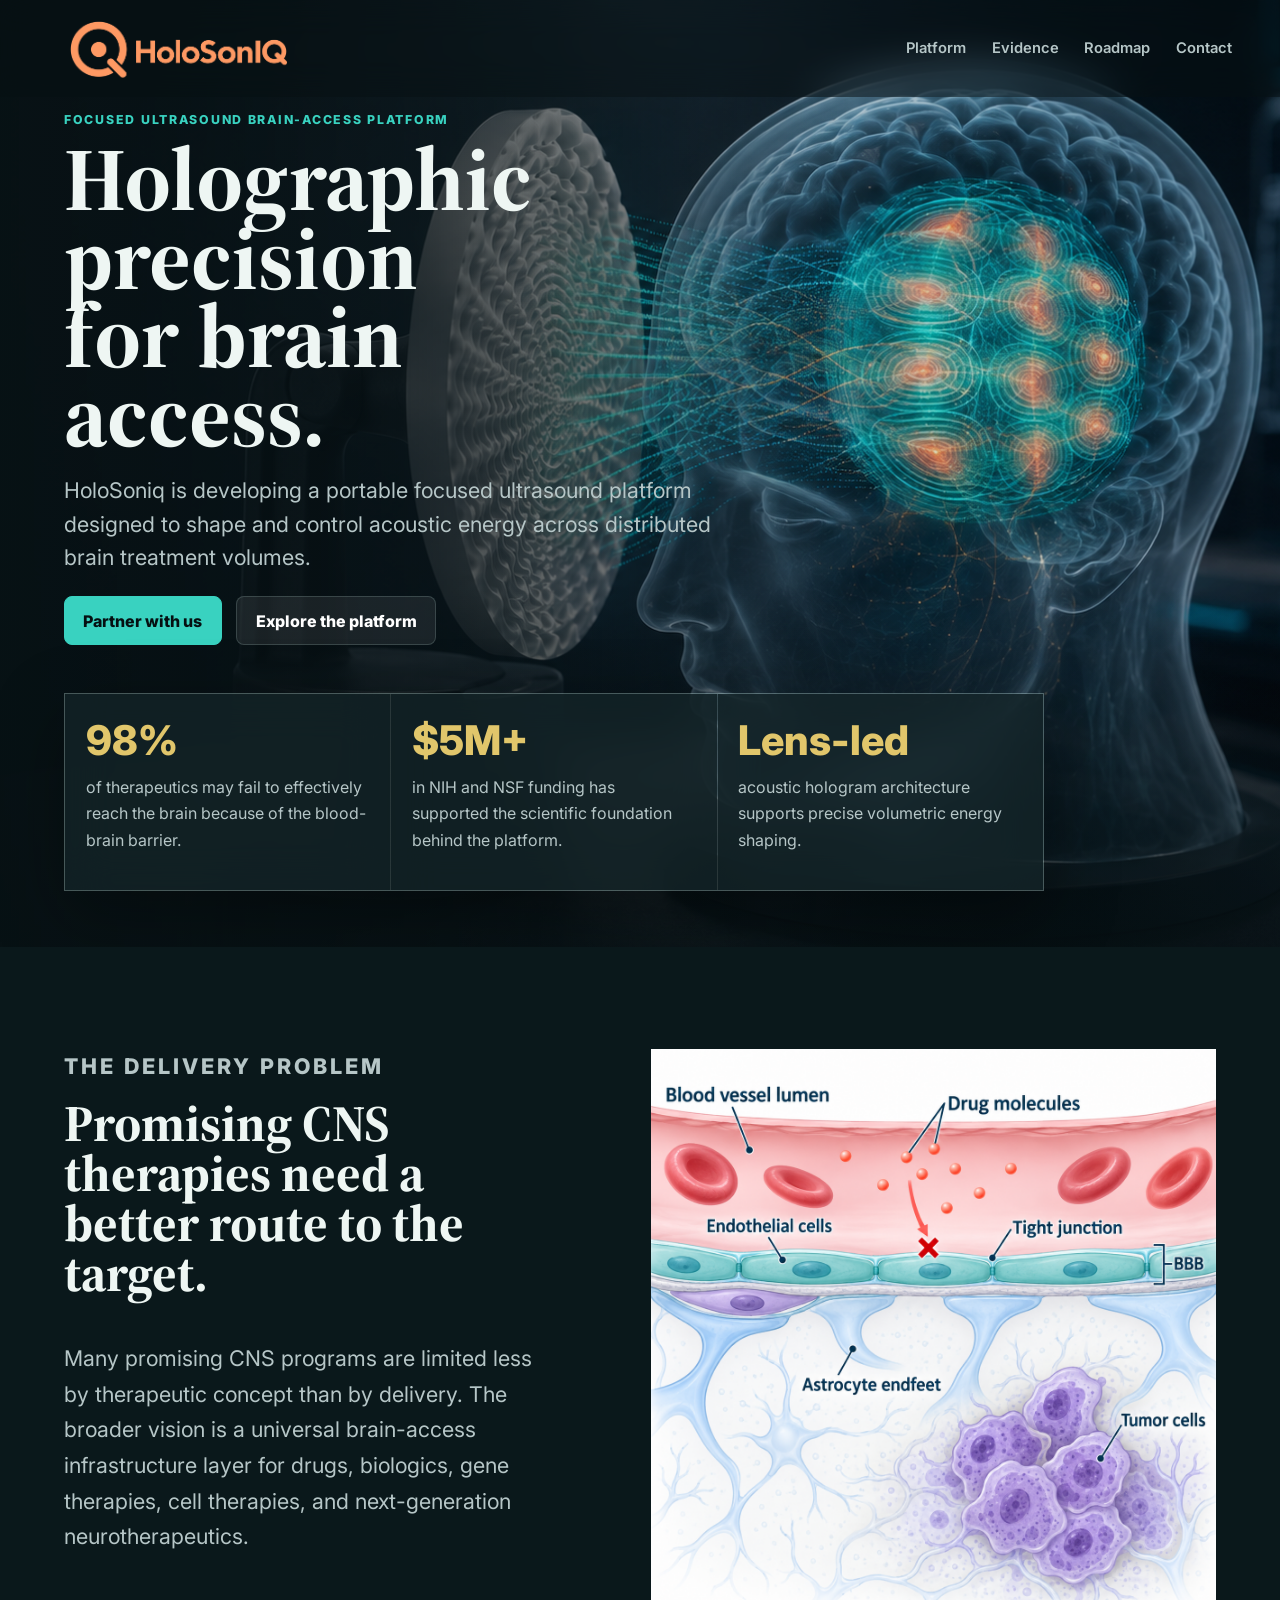
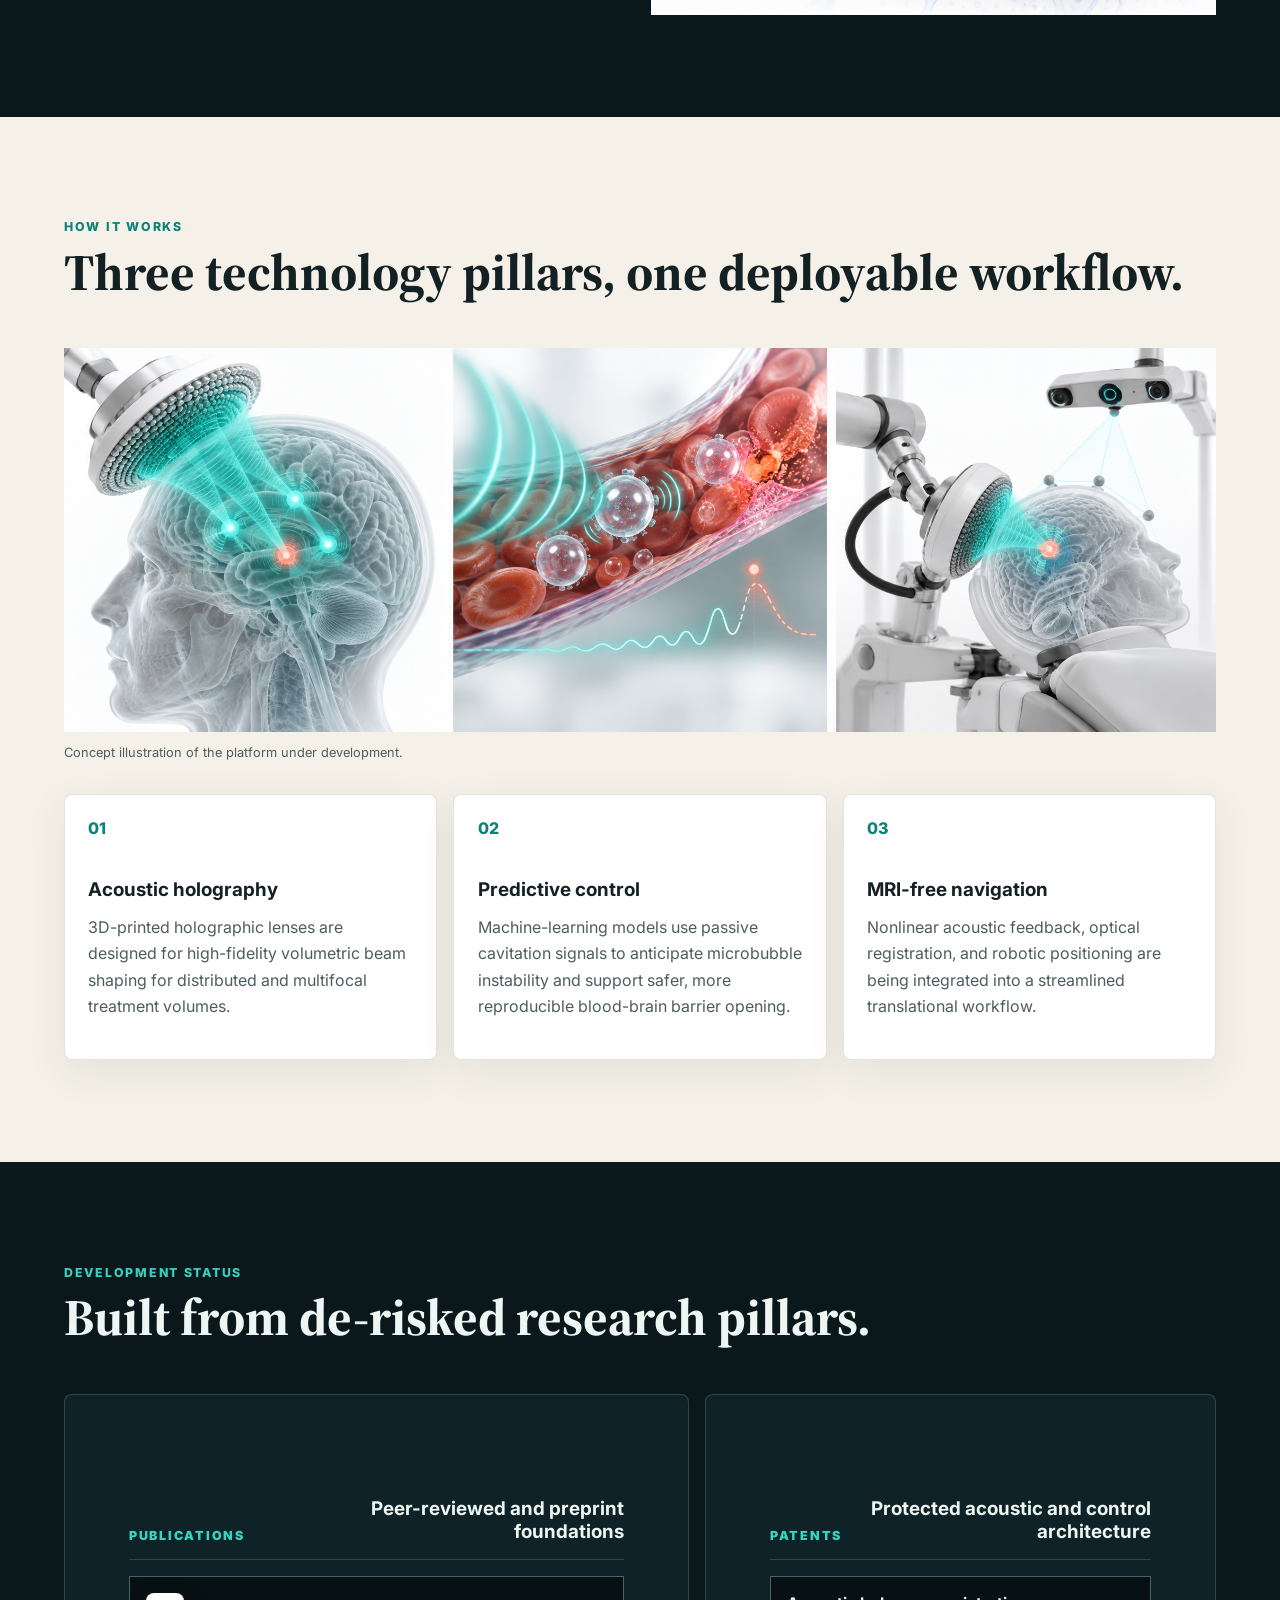
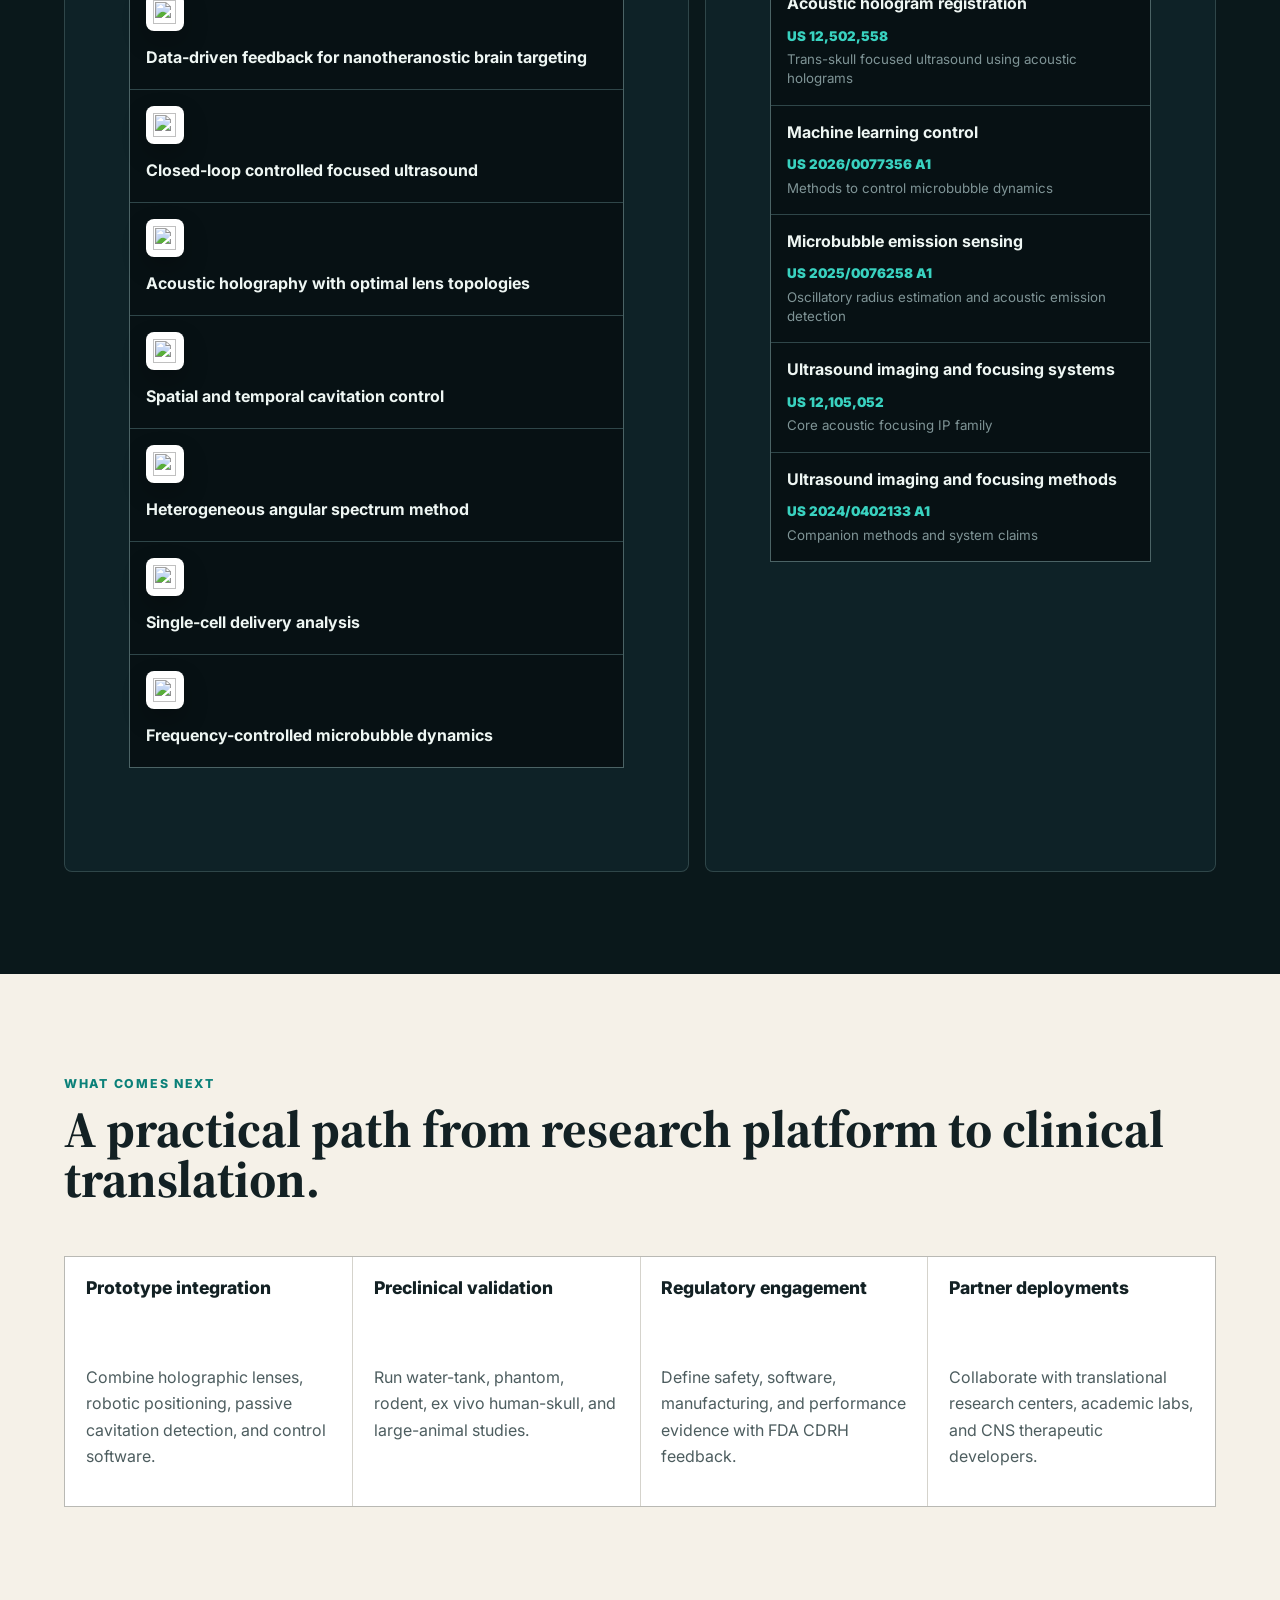
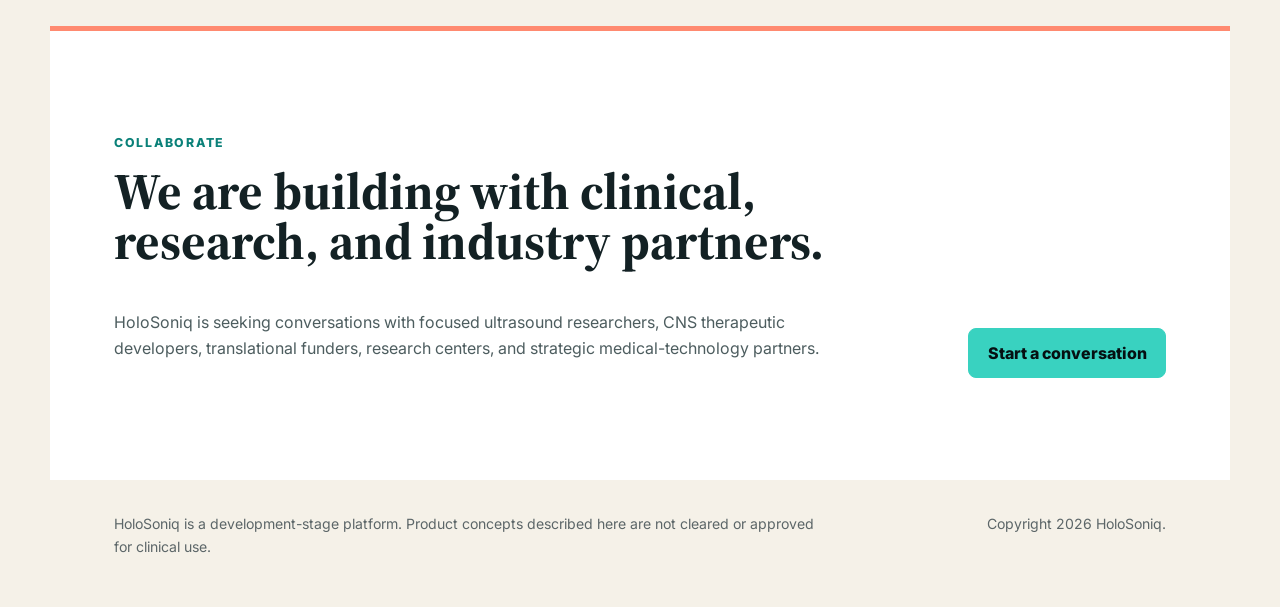
==== index.html @ 23b1448c "Use new HoloSonIQ symbol and wordmark" ====
<!doctype html>
<html lang="en">
  <head>
    <meta charset="utf-8">
    <meta name="viewport" content="width=device-width, initial-scale=1">
    <title>HoloSoniq | Holographic focused ultrasound brain access</title>
    <meta
      name="description"
      content="HoloSoniq is developing a portable focused ultrasound brain-access platform built around acoustic holography, distributed field shaping, and intelligent treatment control."
    >
    <meta name="theme-color" content="#071114">
    <meta property="og:type" content="website">
    <meta property="og:title" content="HoloSoniq | Holographic brain-access technology">
    <meta
      property="og:description"
      content="A development-stage platform combining acoustic holography, distributed field shaping, and AI-guided control for focused ultrasound brain access."
    >
    <meta property="og:image" content="https://holosoniq.com/assets/hero-holographic-fields.png">
    <meta property="og:url" content="https://holosoniq.com/">
    <meta name="twitter:card" content="summary_large_image">
    <meta name="twitter:title" content="HoloSoniq | Holographic brain-access technology">
    <meta
      name="twitter:description"
      content="Portable focused ultrasound technology for precisely shaped, repeatable brain access."
    >
    <meta name="twitter:image" content="https://holosoniq.com/assets/hero-holographic-fields.png">
    <link rel="preconnect" href="https://fonts.googleapis.com">
    <link rel="preconnect" href="https://fonts.gstatic.com" crossorigin>
    <link
      href="https://fonts.googleapis.com/css2?family=Inter:wght@400;500;600;700;800&family=Source+Serif+4:opsz,wght@8..60,650&display=swap"
      rel="stylesheet"
    >
    <link rel="stylesheet" href="styles.css">
  </head>
  <body>
    <header class="site-header" data-header>
      <a class="brand" href="#top" aria-label="HoloSonIQ home">
        <img class="brand-logo" src="assets/holosoniq-logo-iq.png" alt="HoloSonIQ" width="2172" height="724">
      </a>
      <nav aria-label="Primary navigation">
        <a href="#platform">Platform</a>
        <a href="#evidence">Evidence</a>
        <a href="#roadmap">Roadmap</a>
        <a href="#contact">Contact</a>
      </nav>
    </header>

    <main id="top">
      <section class="hero" aria-labelledby="hero-title">
        <img
          class="hero-image"
          src="assets/hero-holographic-fields.png"
          alt="Medical visualization of holographic acoustic fields distributed across a brain treatment volume"
        >
        <div class="hero-shade" aria-hidden="true"></div>
        <div class="hero-content">
          <p class="eyebrow">Focused ultrasound brain-access platform</p>
          <h1 id="hero-title">Holographic precision for brain access.</h1>
          <p class="hero-copy">
            HoloSoniq is developing a portable focused ultrasound platform designed to shape
            and control acoustic energy across distributed brain treatment volumes.
          </p>
          <div class="hero-actions" aria-label="Primary actions">
            <a class="button primary" href="mailto:hello@holosoniq.com?subject=HoloSoniq%20partnership%20inquiry">Partner with us</a>
            <a class="button secondary" href="#platform">Explore the platform</a>
          </div>
        </div>
        <aside class="hero-panel" aria-label="Platform snapshot">
          <div>
            <span class="metric">98%</span>
            <p>of therapeutics may fail to effectively reach the brain because of the blood-brain barrier.</p>
          </div>
          <div>
            <span class="metric">$5M+</span>
            <p>in NIH and NSF funding has supported the scientific foundation behind the platform.</p>
          </div>
          <div>
            <span class="metric">Lens-led</span>
            <p>acoustic hologram architecture supports precise volumetric energy shaping.</p>
          </div>
        </aside>
      </section>

      <section class="intro band">
        <div class="section-grid">
          <div>
            <p class="eyebrow">The delivery problem</p>
            <h2>Promising CNS therapies need a better route to the target.</h2>
            <p>
              Many promising CNS programs are limited less by therapeutic concept than by delivery.
              The broader vision is a universal brain-access infrastructure layer for drugs,
              biologics, gene therapies, cell therapies, and next-generation neurotherapeutics.
            </p>
          </div>
          <figure class="delivery-figure">
            <img src="assets/bbb-annotated-v5.png" width="1254" height="1254" loading="lazy" decoding="async" alt="Annotated illustration of the blood-brain barrier, showing drug molecules in a blood vessel, endothelial tight junctions, astrocyte endfeet, and underlying tissue.">
          </figure>
        </div>
      </section>

      <section id="platform" class="platform">
        <div class="section-heading">
          <p class="eyebrow">How it works</p>
          <h2>Three technology pillars, one deployable workflow.</h2>
        </div>
        <figure class="platform-figure">
          <img src="assets/platform-pillars.png" width="2172" height="724" loading="lazy" decoding="async" alt="Concept illustration of the three platform pillars: acoustic field shaping in the brain, microbubble acoustic feedback, and robotic positioning with optical navigation.">
          <figcaption>Concept illustration of the platform under development.</figcaption>
        </figure>
        <div class="pillar-grid">
          <article class="pillar">
            <span class="pillar-index">01</span>
            <h3>Acoustic holography</h3>
            <p>
              3D-printed holographic lenses are designed for high-fidelity volumetric beam
              shaping for distributed and multifocal treatment volumes.
            </p>
          </article>
          <article class="pillar">
            <span class="pillar-index">02</span>
            <h3>Predictive control</h3>
            <p>
              Machine-learning models use passive cavitation signals to anticipate microbubble
              instability and support safer, more reproducible blood-brain barrier opening.
            </p>
          </article>
          <article class="pillar">
            <span class="pillar-index">03</span>
            <h3>MRI-free navigation</h3>
            <p>
              Nonlinear acoustic feedback, optical registration, and robotic positioning are
              being integrated into a streamlined translational workflow.
            </p>
          </article>
        </div>
      </section>

      <section id="evidence" class="evidence band">
        <div class="section-heading">
          <p class="eyebrow">Development status</p>
          <h2>Built from de-risked research pillars.</h2>
        </div>
        <div class="evidence-columns">
          <section class="evidence-column" aria-labelledby="publications-title">
            <div class="column-heading">
              <span class="column-kicker">Publications</span>
              <h3 id="publications-title">Peer-reviewed and preprint foundations</h3>
            </div>
            <div class="evidence-list">
              <a href="https://scholar.google.com/citations?view_op=view_citation&hl=en&user=C3zCRlkAAAAJ&citation_for_view=C3zCRlkAAAAJ:3fE2CSJIrl8C" target="_blank" rel="noopener">
                <span class="journal-badge">
                  <img src="https://www.google.com/s2/favicons?domain=advanced.onlinelibrary.wiley.com&amp;sz=64" alt="" loading="lazy">
                  <span class="sr-only">Advanced Science</span>
                </span>
                <strong>Data-driven feedback for nanotheranostic brain targeting</strong>
              </a>
              <a href="https://scholar.google.com/citations?view_op=view_citation&hl=en&user=C3zCRlkAAAAJ&citation_for_view=C3zCRlkAAAAJ:IjCSPb-OGe4C" target="_blank" rel="noopener">
                <span class="journal-badge">
                  <img src="https://www.google.com/s2/favicons?domain=science.org&amp;sz=64" alt="" loading="lazy">
                  <span class="sr-only">Science Advances</span>
                </span>
                <strong>Closed-loop controlled focused ultrasound</strong>
              </a>
              <a href="https://scholar.google.com/citations?view_op=view_citation&hl=en&user=us9GO_wAAAAJ&citation_for_view=us9GO_wAAAAJ:Tyk-4Ss8FVUC" target="_blank" rel="noopener">
                <span class="journal-badge">
                  <img src="https://www.google.com/s2/favicons?domain=arxiv.org&amp;sz=64" alt="" loading="lazy">
                  <span class="sr-only">arXiv</span>
                </span>
                <strong>Acoustic holography with optimal lens topologies</strong>
              </a>
              <a href="https://scholar.google.com/citations?view_op=view_citation&hl=en&user=hMQQgscAAAAJ&citation_for_view=hMQQgscAAAAJ:Tyk-4Ss8FVUC" target="_blank" rel="noopener">
                <span class="journal-badge">
                  <img src="https://www.google.com/s2/favicons?domain=ieeexplore.ieee.org&amp;sz=64" alt="" loading="lazy">
                  <span class="sr-only">IEEE TBME</span>
                </span>
                <strong>Spatial and temporal cavitation control</strong>
              </a>
              <a href="https://scholar.google.com/citations?view_op=view_citation&hl=en&user=hMQQgscAAAAJ&citation_for_view=hMQQgscAAAAJ:YsMSGLbcyi4C" target="_blank" rel="noopener">
                <span class="journal-badge">
                  <img src="https://www.google.com/s2/favicons?domain=ieeexplore.ieee.org&amp;sz=64" alt="" loading="lazy">
                  <span class="sr-only">IEEE TMI</span>
                </span>
                <strong>Heterogeneous angular spectrum method</strong>
              </a>
              <a href="https://scholar.google.com/citations?view_op=view_citation&hl=en&user=C3zCRlkAAAAJ&citation_for_view=C3zCRlkAAAAJ:M3ejUd6NZC8C" target="_blank" rel="noopener">
                <span class="journal-badge">
                  <img src="https://www.google.com/s2/favicons?domain=science.org&amp;sz=64" alt="" loading="lazy">
                  <span class="sr-only">Science Advances</span>
                </span>
                <strong>Single-cell delivery analysis</strong>
              </a>
              <a href="https://scholar.google.com/citations?view_op=view_citation&hl=en&user=C3zCRlkAAAAJ&citation_for_view=C3zCRlkAAAAJ:eQOLeE2rZwMC" target="_blank" rel="noopener">
                <span class="journal-badge">
                  <img src="https://www.google.com/s2/favicons?domain=nature.com&amp;sz=64" alt="" loading="lazy">
                  <span class="sr-only">Nature Communications</span>
                </span>
                <strong>Frequency-controlled microbubble dynamics</strong>
              </a>
            </div>
          </section>

          <section class="evidence-column" aria-labelledby="patents-title">
            <div class="column-heading">
              <span class="column-kicker">Patents</span>
              <h3 id="patents-title">Protected acoustic and control architecture</h3>
            </div>
            <div class="evidence-list patent-list">
              <a href="https://patents.google.com/patent/US20240342511A1/en" target="_blank" rel="noopener">
                <strong>Acoustic hologram registration</strong>
                <small><span class="patent-number">US 12,502,558</span> Trans-skull focused ultrasound using acoustic holograms</small>
              </a>
              <a href="https://scholar.google.com/citations?view_op=view_citation&hl=en&user=C3zCRlkAAAAJ&citation_for_view=C3zCRlkAAAAJ:KlAtU1dfN6UC" target="_blank" rel="noopener">
                <strong>Machine learning control</strong>
                <small><span class="patent-number">US 2026/0077356 A1</span> Methods to control microbubble dynamics</small>
              </a>
              <a href="https://scholar.google.com/citations?view_op=view_citation&hl=en&user=C3zCRlkAAAAJ&citation_for_view=C3zCRlkAAAAJ:LkGwnXOMwfcC" target="_blank" rel="noopener">
                <strong>Microbubble emission sensing</strong>
                <small><span class="patent-number">US 2025/0076258 A1</span> Oscillatory radius estimation and acoustic emission detection</small>
              </a>
              <a href="https://scholar.google.com/citations?view_op=view_citation&hl=en&user=hMQQgscAAAAJ&cstart=20&pagesize=80&citation_for_view=hMQQgscAAAAJ:L8Ckcad2t8MC" target="_blank" rel="noopener">
                <strong>Ultrasound imaging and focusing systems</strong>
                <small><span class="patent-number">US 12,105,052</span> Core acoustic focusing IP family</small>
              </a>
              <a href="https://scholar.google.com/citations?view_op=view_citation&hl=en&user=hMQQgscAAAAJ&cstart=20&pagesize=80&citation_for_view=hMQQgscAAAAJ:0EnyYjriUFMC" target="_blank" rel="noopener">
                <strong>Ultrasound imaging and focusing methods</strong>
                <small><span class="patent-number">US 2024/0402133 A1</span> Companion methods and system claims</small>
              </a>
            </div>
          </section>
        </div>
      </section>

      <section id="roadmap" class="roadmap">
        <div class="section-heading">
          <p class="eyebrow">What comes next</p>
          <h2>A practical path from research platform to clinical translation.</h2>
        </div>
        <ol class="timeline">
          <li>
            <span>Prototype integration</span>
            <p>Combine holographic lenses, robotic positioning, passive cavitation detection, and control software.</p>
          </li>
          <li>
            <span>Preclinical validation</span>
            <p>Run water-tank, phantom, rodent, ex vivo human-skull, and large-animal studies.</p>
          </li>
          <li>
            <span>Regulatory engagement</span>
            <p>Define safety, software, manufacturing, and performance evidence with FDA CDRH feedback.</p>
          </li>
          <li>
            <span>Partner deployments</span>
            <p>Collaborate with translational research centers, academic labs, and CNS therapeutic developers.</p>
          </li>
        </ol>
      </section>

      <section id="contact" class="contact">
        <div>
          <p class="eyebrow">Collaborate</p>
          <h2>We are building with clinical, research, and industry partners.</h2>
          <p>
            HoloSoniq is seeking conversations with focused ultrasound researchers, CNS
            therapeutic developers, translational funders, research centers, and strategic
            medical-technology partners.
          </p>
        </div>
        <a class="button primary" href="mailto:hello@holosoniq.com?subject=HoloSoniq%20collaboration">Start a conversation</a>
      </section>
    </main>

    <footer>
      <p>HoloSoniq is a development-stage platform. Product concepts described here are not cleared or approved for clinical use.</p>
      <p>Copyright <span data-year></span> HoloSoniq.</p>
    </footer>

    <script src="script.js"></script>
  </body>
</html>
---- styles.css ----
:root {
  color-scheme: dark;
  --ink: #eef6f3;
  --muted: #b6c6c7;
  --quiet: #7f9496;
  --bg: #071114;
  --panel: rgba(8, 23, 27, 0.72);
  --panel-strong: #0e2227;
  --line: rgba(197, 230, 226, 0.18);
  --teal: #39d2c0;
  --cyan: #7bdff2;
  --coral: #ff8a70;
  --gold: #e1c66b;
  --white: #ffffff;
  --radius: 8px;
  --max: 1180px;
  --shadow: 0 24px 70px rgba(0, 0, 0, 0.34);
  font-family: Inter, system-ui, -apple-system, BlinkMacSystemFont, "Segoe UI", sans-serif;
}

* {
  box-sizing: border-box;
}

html {
  scroll-behavior: smooth;
}

body {
  margin: 0;
  background:
    radial-gradient(circle at 18% 18%, rgba(57, 210, 192, 0.13), transparent 28rem),
    linear-gradient(180deg, #071114 0%, #0a181b 43%, #f5f1e8 43%, #f5f1e8 100%);
  color: var(--ink);
}

a {
  color: inherit;
  text-decoration: none;
}

.site-header {
  position: fixed;
  inset: 0 0 auto;
  z-index: 10;
  display: flex;
  align-items: center;
  justify-content: space-between;
  gap: 1rem;
  padding: 1rem clamp(1rem, 4vw, 3rem);
  background: rgba(7, 17, 20, 0.44);
  border-bottom: 1px solid transparent;
  backdrop-filter: blur(18px);
  transition: background 180ms ease, border-color 180ms ease;
}

.site-header.is-scrolled {
  background: rgba(7, 17, 20, 0.86);
  border-color: var(--line);
}

.brand {
  display: inline-flex;
  align-items: center;
  width: 260px;
  height: 64px;
  overflow: hidden;
  max-width: 100%;
  flex-shrink: 0;
}

.brand-logo {
  display: block;
  width: 100%;
  height: auto;
  filter: brightness(0) saturate(100%) invert(72%) sepia(32%) saturate(1139%) hue-rotate(319deg) brightness(103%) contrast(101%);
}

nav {
  display: flex;
  gap: clamp(0.7rem, 2vw, 1.8rem);
  color: var(--muted);
  font-size: 0.92rem;
  font-weight: 600;
}

nav a:hover,
nav a:focus-visible {
  color: var(--white);
}

.hero {
  position: relative;
  min-height: 92svh;
  overflow: hidden;
  display: grid;
  align-items: end;
  padding: 7rem clamp(1.1rem, 5vw, 4rem) 3.5rem;
}

.hero-image,
.hero-shade {
  position: absolute;
  inset: 0;
  width: 100%;
  height: 100%;
}

.hero-image {
  object-fit: cover;
  object-position: 62% center;
}

.hero-shade {
  background:
    linear-gradient(90deg, rgba(7, 17, 20, 0.96) 0%, rgba(7, 17, 20, 0.74) 33%, rgba(7, 17, 20, 0.14) 68%),
    linear-gradient(0deg, rgba(7, 17, 20, 0.82) 0%, transparent 38%);
}

.hero-content {
  position: relative;
  z-index: 1;
  max-width: 760px;
}

.eyebrow {
  margin: 0 0 0.8rem;
  color: var(--teal);
  font-size: 0.77rem;
  font-weight: 800;
  letter-spacing: 0.14em;
  text-transform: uppercase;
}

h1,
h2,
h3,
p {
  margin-top: 0;
}

h1,
h2 {
  font-family: "Source Serif 4", Georgia, serif;
  letter-spacing: 0;
}

h1 {
  max-width: 10ch;
  margin-bottom: 1.2rem;
  font-size: clamp(3.4rem, 7vw, 7.5rem);
  line-height: 0.88;
}

h2 {
  color: var(--ink);
  font-size: clamp(2.15rem, 4vw, 4.6rem);
  line-height: 0.98;
}

h3 {
  font-size: 1.18rem;
  margin-bottom: 0.8rem;
}

.hero-copy {
  max-width: 680px;
  color: var(--muted);
  font-size: clamp(1.05rem, 2vw, 1.35rem);
  line-height: 1.55;
}

.hero-actions,
.contact {
  display: flex;
  align-items: center;
  gap: 0.9rem;
  flex-wrap: wrap;
}

.button {
  display: inline-flex;
  align-items: center;
  justify-content: center;
  min-height: 3rem;
  padding: 0.85rem 1.15rem;
  border: 1px solid var(--line);
  border-radius: var(--radius);
  font-weight: 800;
  transition: transform 160ms ease, background 160ms ease, border-color 160ms ease;
}

.button:hover,
.button:focus-visible {
  transform: translateY(-2px);
}

.button.primary {
  background: var(--teal);
  color: #051012;
  border-color: var(--teal);
}

.button.secondary {
  background: rgba(255, 255, 255, 0.08);
  color: var(--white);
}

.hero-panel {
  position: relative;
  z-index: 1;
  width: min(100%, 980px);
  display: grid;
  grid-template-columns: repeat(3, minmax(0, 1fr));
  gap: 1px;
  margin-top: 3rem;
  background: var(--line);
  border: 1px solid var(--line);
  box-shadow: var(--shadow);
}

.hero-panel > div {
  min-height: 150px;
  padding: 1.3rem;
  background: var(--panel);
  backdrop-filter: blur(20px);
}

.metric {
  display: block;
  margin-bottom: 0.55rem;
  color: var(--gold);
  font-size: clamp(1.7rem, 3.2vw, 3rem);
  font-weight: 800;
}

.hero-panel p,
.pillar p,
.evidence-card p,
.timeline p,
.contact p,
.intro p,
footer p {
  color: var(--muted);
  line-height: 1.65;
}

.band {
  background: #0a181b;
}

section:not(.hero) {
  padding: clamp(4.5rem, 8vw, 8rem) clamp(1.1rem, 5vw, 4rem);
}

.section-grid,
.section-heading,
.pillar-grid,
.evidence-grid,
.timeline,
.contact,
footer {
  width: min(100%, var(--max));
  margin-inline: auto;
}

.section-grid {
  display: grid;
  grid-template-columns: minmax(0, 0.88fr) minmax(0, 1fr);
  gap: clamp(2rem, 7vw, 7rem);
  align-items: start;
}

.intro p {
  font-size: clamp(1.05rem, 2vw, 1.35rem);
}

.delivery-figure {
  margin: 0;
  align-self: center;
}

.delivery-figure img,
.platform-figure img {
  display: block;
  width: 100%;
  height: auto;
}

.platform-figure {
  width: min(100%, var(--max));
  margin: 0 auto 2rem;
}

.platform-figure figcaption {
  margin-top: 0.65rem;
  color: #4d5d5f;
  font-size: 0.8rem;
  line-height: 1.5;
}

.section-heading {
  max-width: var(--max);
  margin-bottom: clamp(2rem, 4vw, 3.5rem);
}

.platform,
.roadmap {
  background: #f5f1e8;
  color: #132124;
}

.platform h2,
.roadmap h2,
.contact h2 {
  color: #132124;
}

.platform .eyebrow,
.roadmap .eyebrow,
.contact .eyebrow {
  color: #0b8179;
}

.pillar-grid,
.evidence-grid {
  display: grid;
  grid-template-columns: repeat(3, minmax(0, 1fr));
  gap: 1rem;
}

.pillar,
.evidence-card {
  min-height: 260px;
  padding: 1.45rem;
  border-radius: var(--radius);
}

.pillar {
  background: #ffffff;
  border: 1px solid rgba(19, 33, 36, 0.12);
  box-shadow: 0 12px 40px rgba(41, 54, 50, 0.08);
}

.pillar-index {
  display: inline-block;
  margin-bottom: 2.5rem;
  color: #0b8179;
  font-weight: 800;
}

.pillar p,
.timeline p,
.contact p {
  color: #4d5d5f;
}

.evidence-columns {
  width: min(100%, var(--max));
  display: grid;
  grid-template-columns: minmax(0, 1.1fr) minmax(0, 0.9fr);
  gap: 1rem;
  margin-inline: auto;
}

.evidence-column {
  padding: 1.25rem;
  background: var(--panel-strong);
  border: 1px solid var(--line);
  border-radius: var(--radius);
}

.column-heading {
  display: flex;
  align-items: end;
  justify-content: space-between;
  gap: 1rem;
  padding-bottom: 1rem;
  border-bottom: 1px solid var(--line);
}

.column-heading h3 {
  max-width: 18rem;
  margin: 0;
  color: var(--ink);
  text-align: right;
}

.column-kicker {
  color: var(--teal);
  font-size: 0.78rem;
  font-weight: 900;
  letter-spacing: 0.14em;
  text-transform: uppercase;
}

.evidence {
  color: var(--ink);
}

.evidence-card {
  background: var(--panel-strong);
  border: 1px solid var(--line);
}

.evidence-card strong {
  display: block;
  margin: 1rem 0;
  color: var(--cyan);
  font-size: 1.05rem;
}

.evidence-card a {
  display: inline-flex;
  margin-top: 0.8rem;
  color: var(--teal);
  font-weight: 800;
  text-decoration: underline;
  text-underline-offset: 0.24em;
}

.evidence-list {
  display: grid;
  gap: 1px;
  margin-top: 1rem;
  background: var(--line);
  border: 1px solid var(--line);
}

.evidence-list a {
  display: grid;
  gap: 0.75rem;
  min-height: 112px;
  padding: 1rem;
  background: #071114;
  transition: background 160ms ease, transform 160ms ease;
}

.evidence-list a:hover,
.evidence-list a:focus-visible {
  background: #0e2227;
  transform: translateY(-2px);
}

.evidence-list strong {
  display: block;
  color: var(--ink);
  font-size: 1rem;
  line-height: 1.35;
}

.evidence-list small {
  color: var(--quiet);
  line-height: 1.45;
}

.patent-list a {
  min-height: 96px;
}

.journal-badge {
  display: inline-flex;
  align-items: center;
  justify-content: center;
  width: 2.35rem;
  height: 2.35rem;
  padding: 0.38rem;
  border: 1px solid rgba(255, 255, 255, 0.48);
  border-radius: 8px;
  background: #ffffff;
  box-shadow: 0 10px 24px rgba(0, 0, 0, 0.24);
}

.journal-badge img {
  display: block;
  width: 1.45rem;
  height: 1.45rem;
  object-fit: contain;
}

.patent-number {
  display: block;
  margin-bottom: 0.25rem;
  color: var(--teal);
  font-weight: 900;
}

.sr-only {
  position: absolute;
  width: 1px;
  height: 1px;
  padding: 0;
  margin: -1px;
  overflow: hidden;
  clip: rect(0, 0, 0, 0);
  white-space: nowrap;
  border: 0;
}

.timeline {
  list-style: none;
  display: grid;
  grid-template-columns: repeat(4, minmax(0, 1fr));
  gap: 1px;
  padding: 0;
  background: rgba(19, 33, 36, 0.14);
  border: 1px solid rgba(19, 33, 36, 0.14);
}

.timeline li {
  min-height: 230px;
  padding: 1.3rem;
  background: #ffffff;
}

.timeline span {
  display: block;
  min-height: 3rem;
  margin-bottom: 2.4rem;
  color: #132124;
  font-size: 1.1rem;
  font-weight: 800;
}

.contact {
  justify-content: space-between;
  align-items: flex-end;
  gap: 2rem;
  background: #ffffff;
  color: #132124;
  border-top: 5px solid var(--coral);
}

.contact > div {
  max-width: 760px;
}

footer {
  display: flex;
  justify-content: space-between;
  gap: 1rem;
  padding: 2rem clamp(1.1rem, 5vw, 4rem) 3rem;
  color: #132124;
}

footer p {
  max-width: 720px;
  margin: 0;
  color: #5c6668;
  font-size: 0.88rem;
}

@media (max-width: 860px) {
  .site-header {
    position: absolute;
    align-items: flex-start;
  }

  nav {
    display: none;
  }

  .hero {
    min-height: auto;
    padding-top: 6rem;
  }

  .hero-image {
    object-position: 70% center;
  }

  .hero-shade {
    background:
      linear-gradient(90deg, rgba(7, 17, 20, 0.98), rgba(7, 17, 20, 0.52)),
      linear-gradient(0deg, rgba(7, 17, 20, 0.9), rgba(7, 17, 20, 0.1));
  }

  h1 {
    font-size: clamp(3.2rem, 18vw, 5.4rem);
  }

  .hero-panel,
  .section-grid,
  .pillar-grid,
  .evidence-grid,
  .evidence-columns,
  .timeline {
    grid-template-columns: 1fr;
  }

  .column-heading {
    display: block;
  }

  .column-heading h3 {
    max-width: none;
    margin-top: 0.65rem;
    text-align: left;
  }

  .pillar,
  .evidence-card,
  .timeline li {
    min-height: auto;
  }

  .timeline span {
    min-height: 0;
    margin-bottom: 0.8rem;
  }

  .contact,
  footer {
    display: block;
  }

  .contact .button {
    margin-top: 1rem;
    width: 100%;
  }

  footer p + p {
    margin-top: 0.8rem;
  }
}

@media (max-width: 480px) {
  .hero-actions .button {
    width: 100%;
  }

  .hero-panel > div {
    min-height: auto;
  }
}
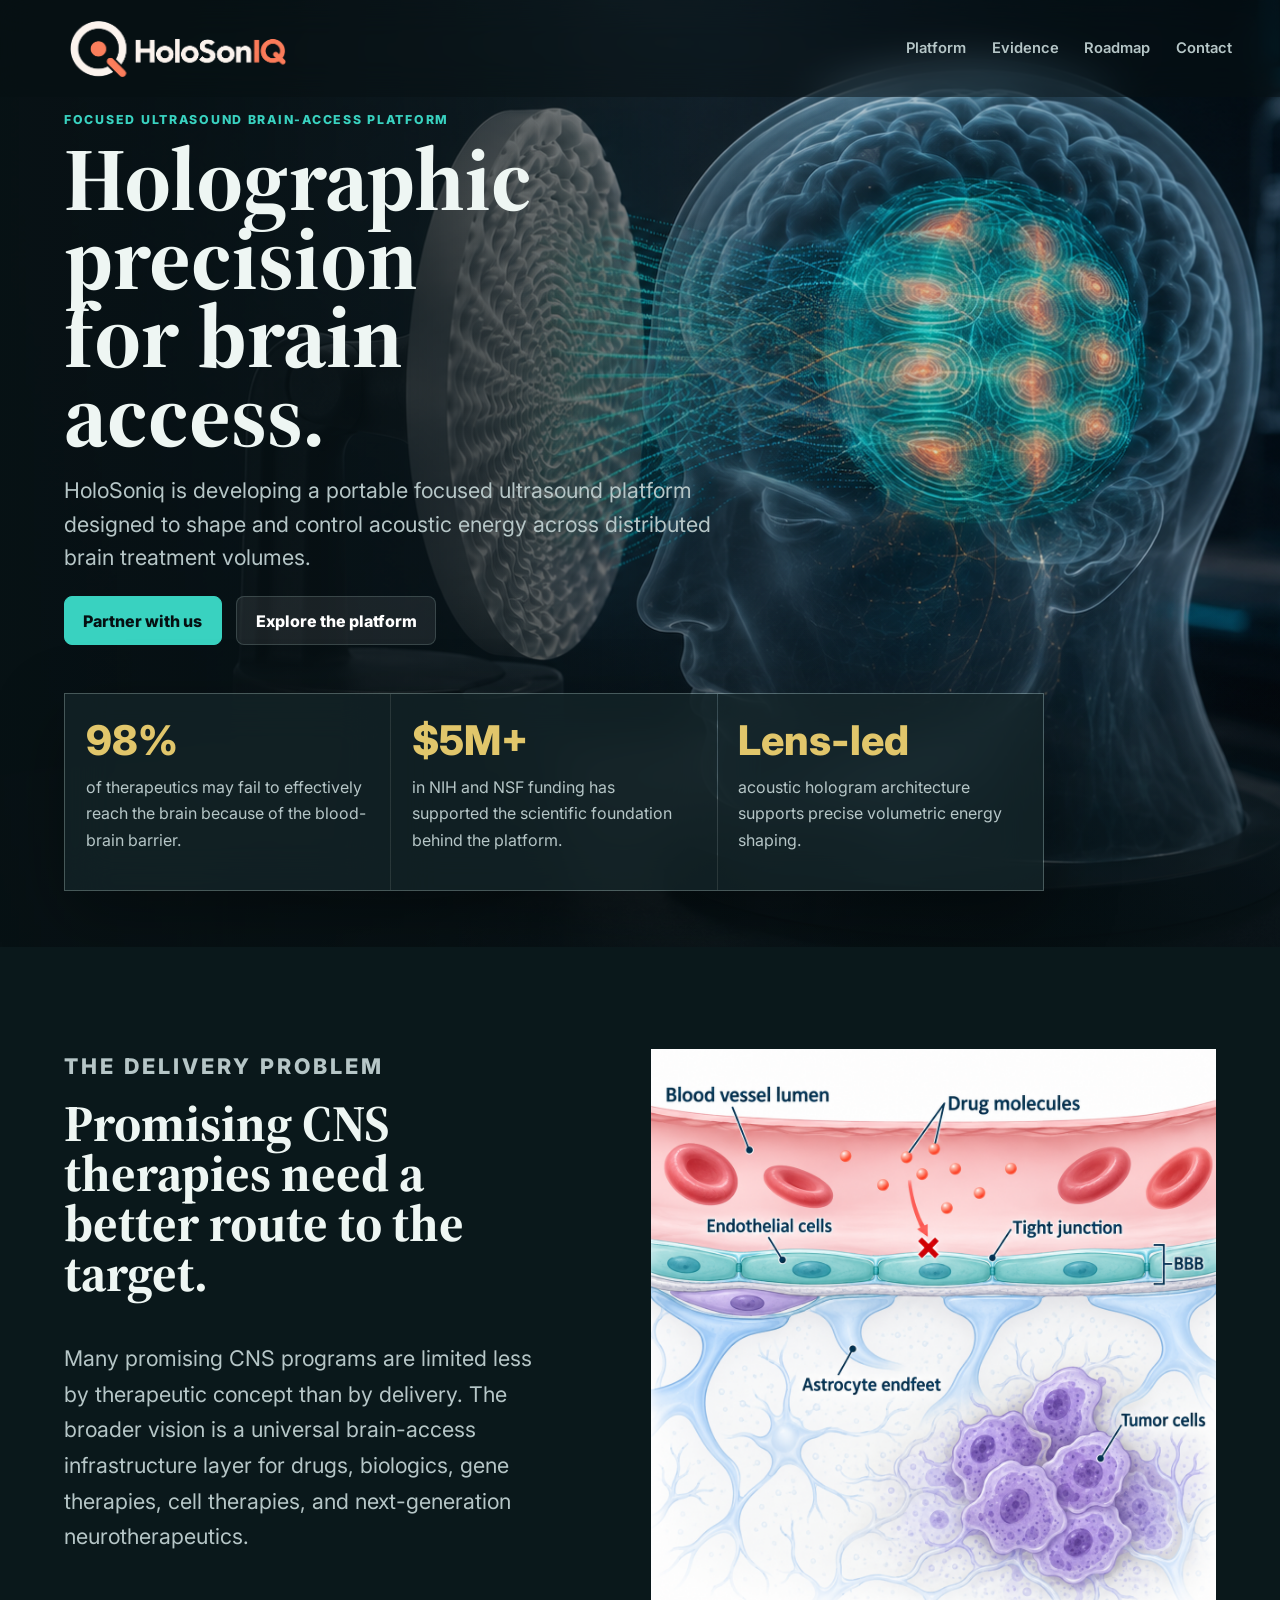
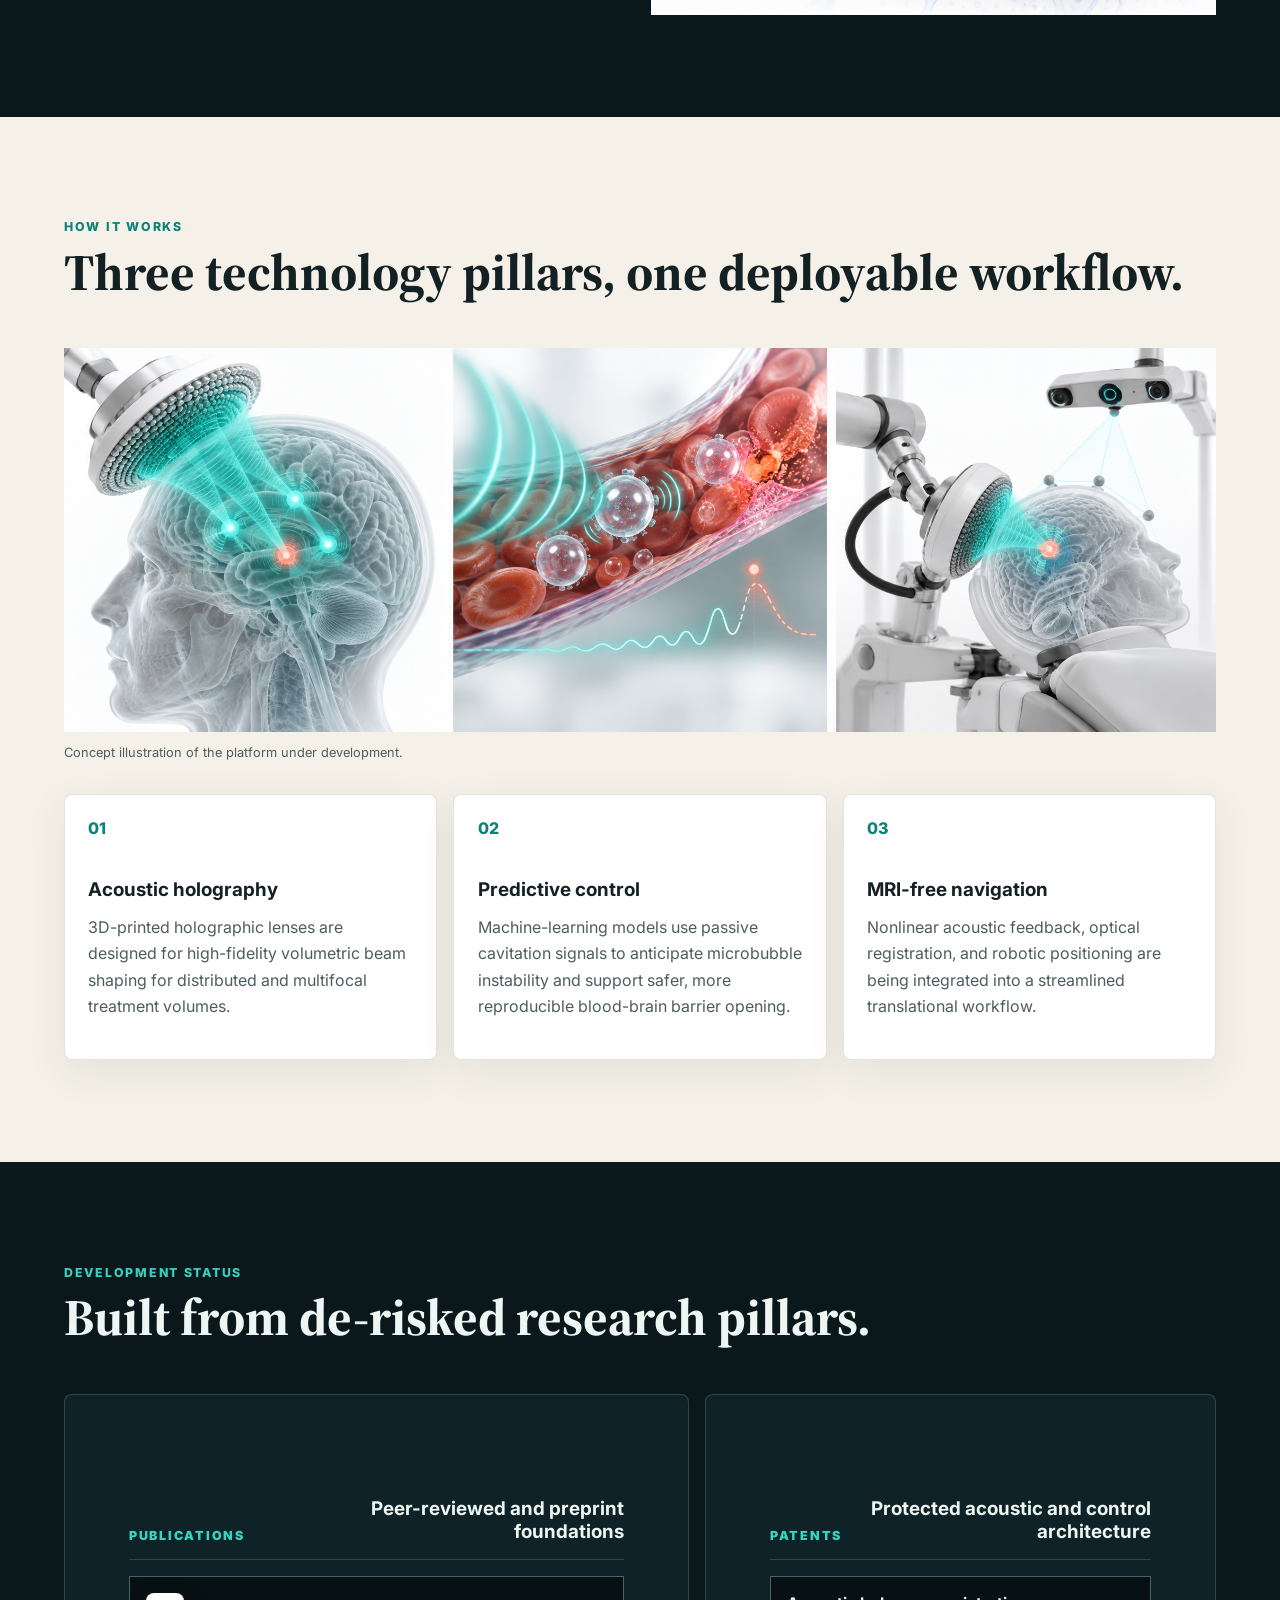
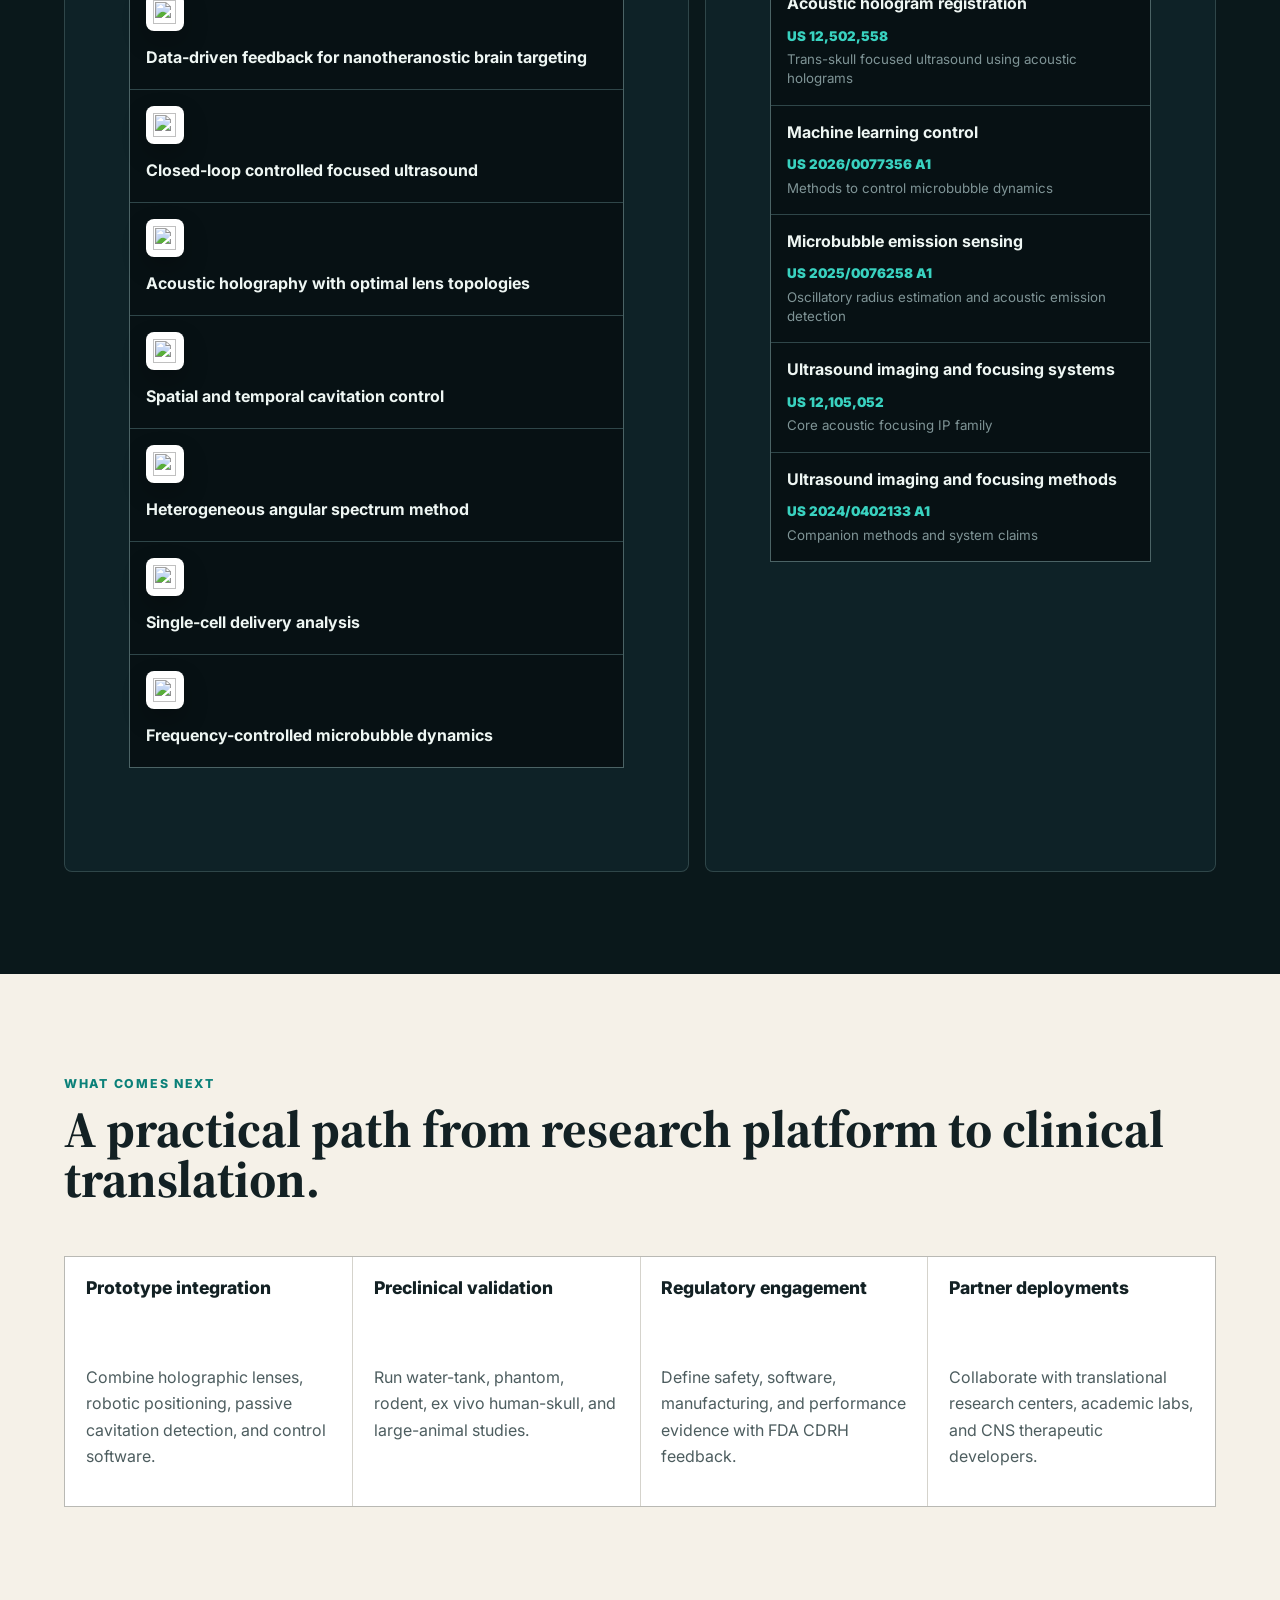
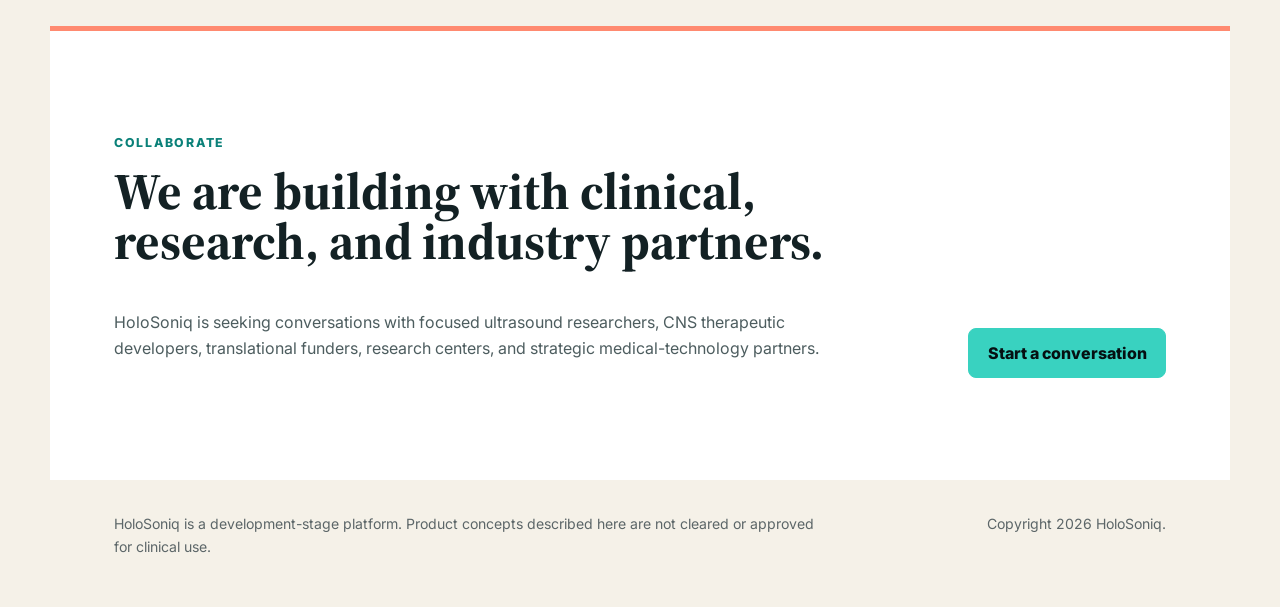
==== commit 57db427d: "Display supplied white and orange header logo" ====
--- a/index.html
+++ b/index.html
@@ -35,7 +35,7 @@
   <body>
     <header class="site-header" data-header>
       <a class="brand" href="#top" aria-label="HoloSonIQ home">
-        <img class="brand-logo" src="assets/holosoniq-logo-iq.png" alt="HoloSonIQ" width="2172" height="724">
+        <img class="brand-logo" src="assets/holosoniq-logo-orange.png" alt="HoloSonIQ" width="2172" height="724">
       </a>
       <nav aria-label="Primary navigation">
         <a href="#platform">Platform</a>
--- a/styles.css
+++ b/styles.css
@@ -73,7 +73,6 @@
   display: block;
   width: 100%;
   height: auto;
-  filter: brightness(0) saturate(100%) invert(72%) sepia(32%) saturate(1139%) hue-rotate(319deg) brightness(103%) contrast(101%);
 }
 
 nav {
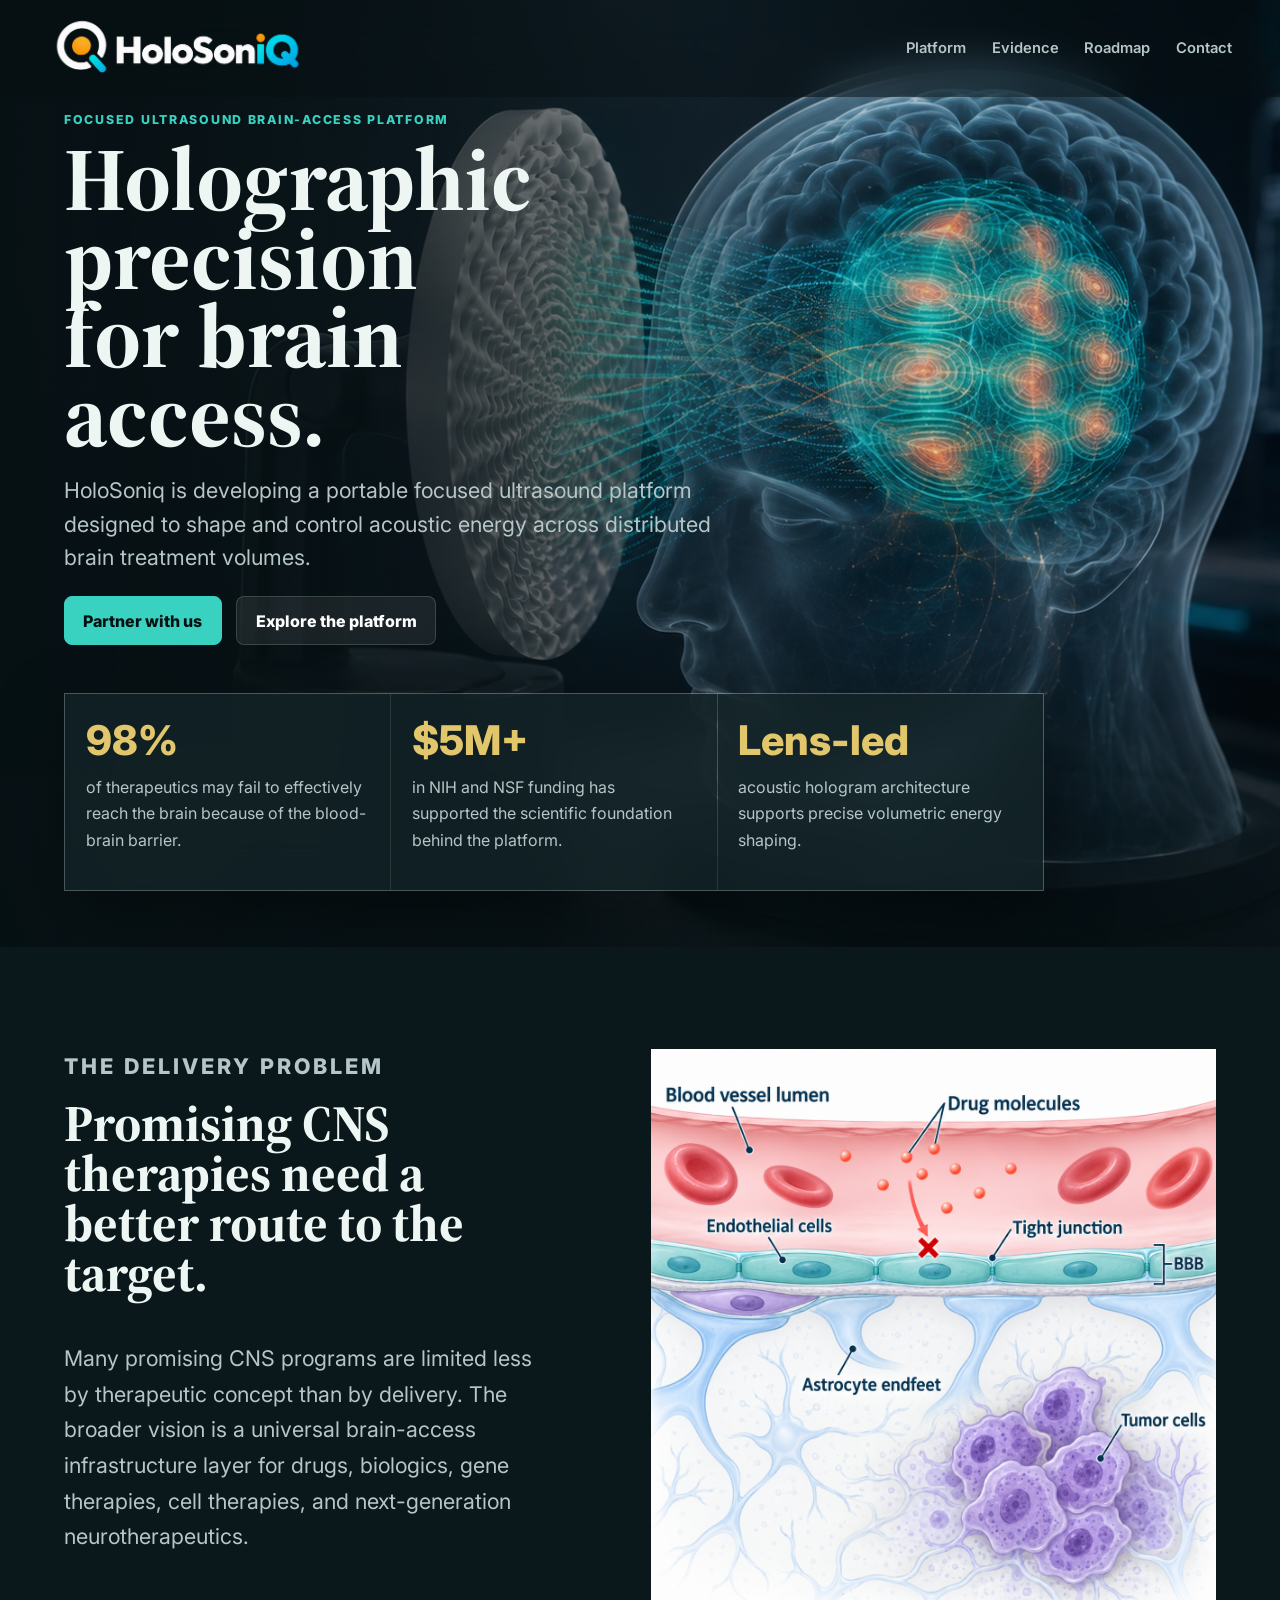
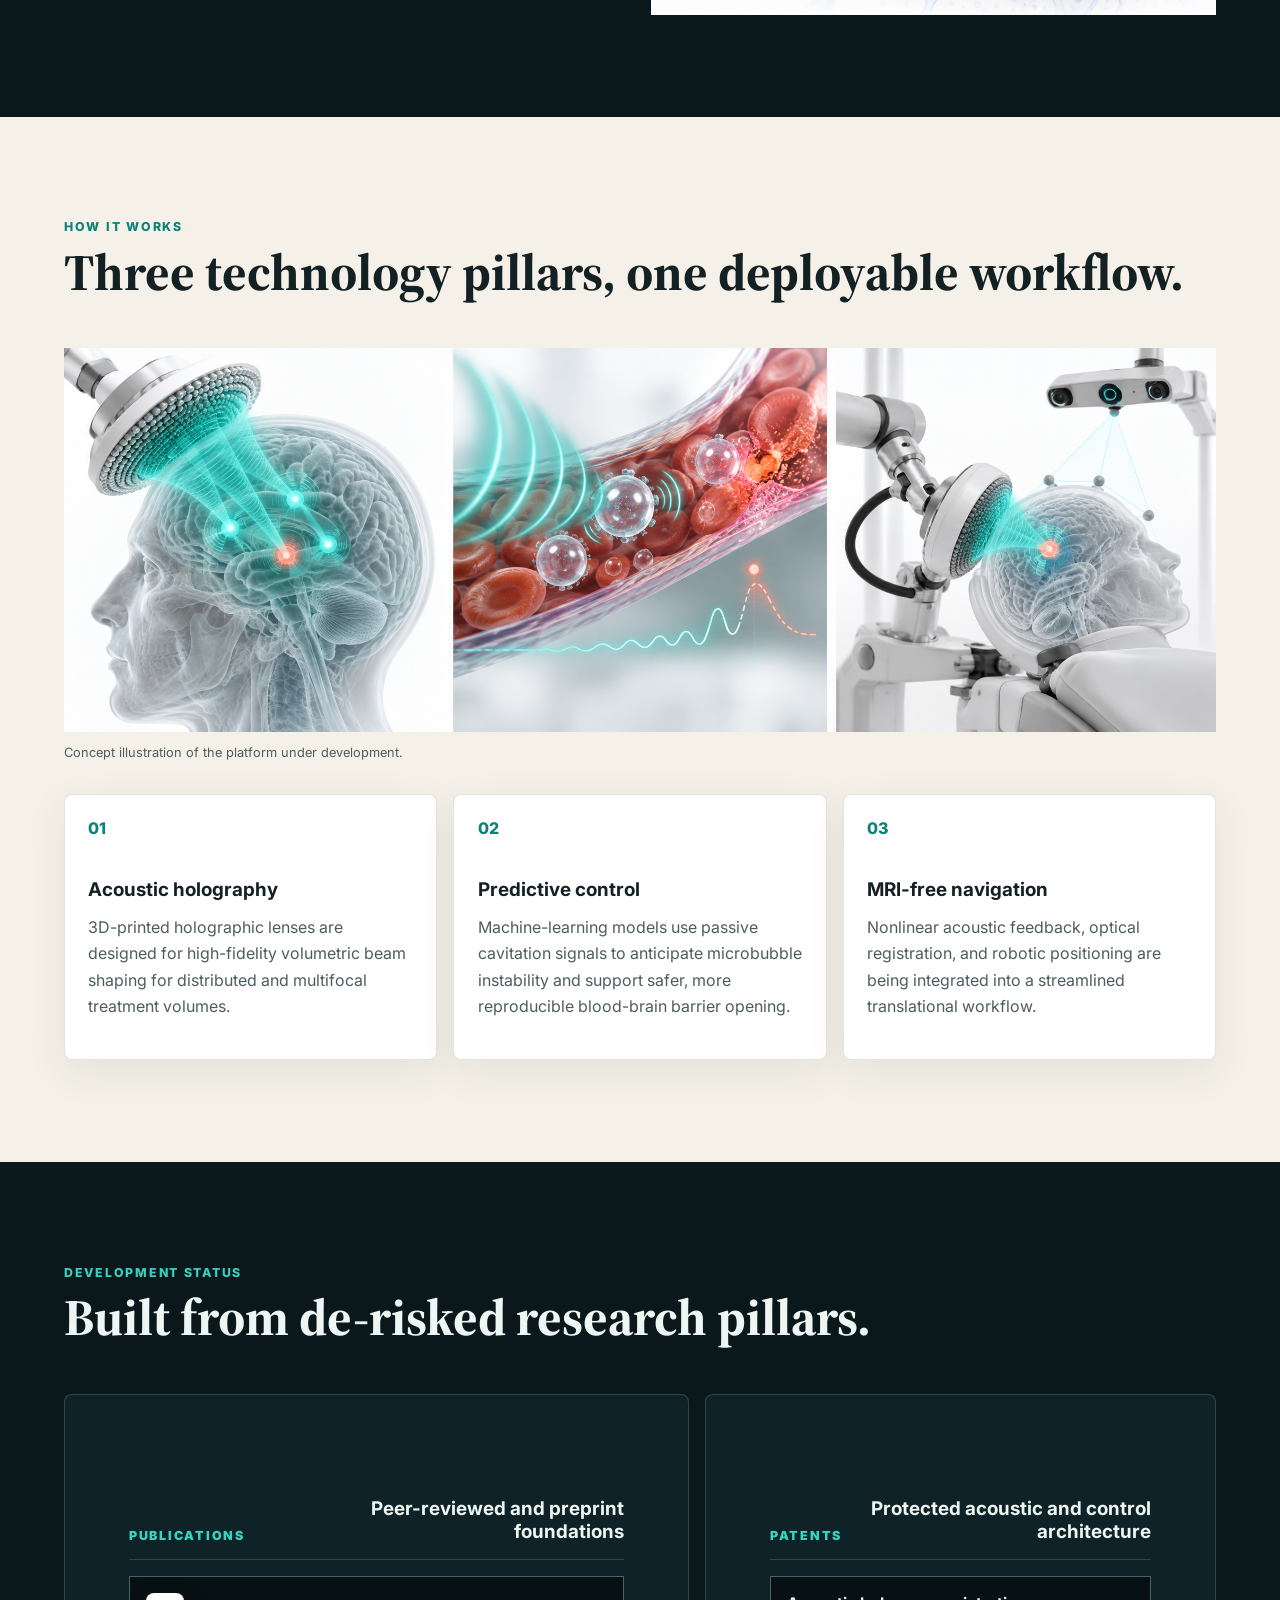
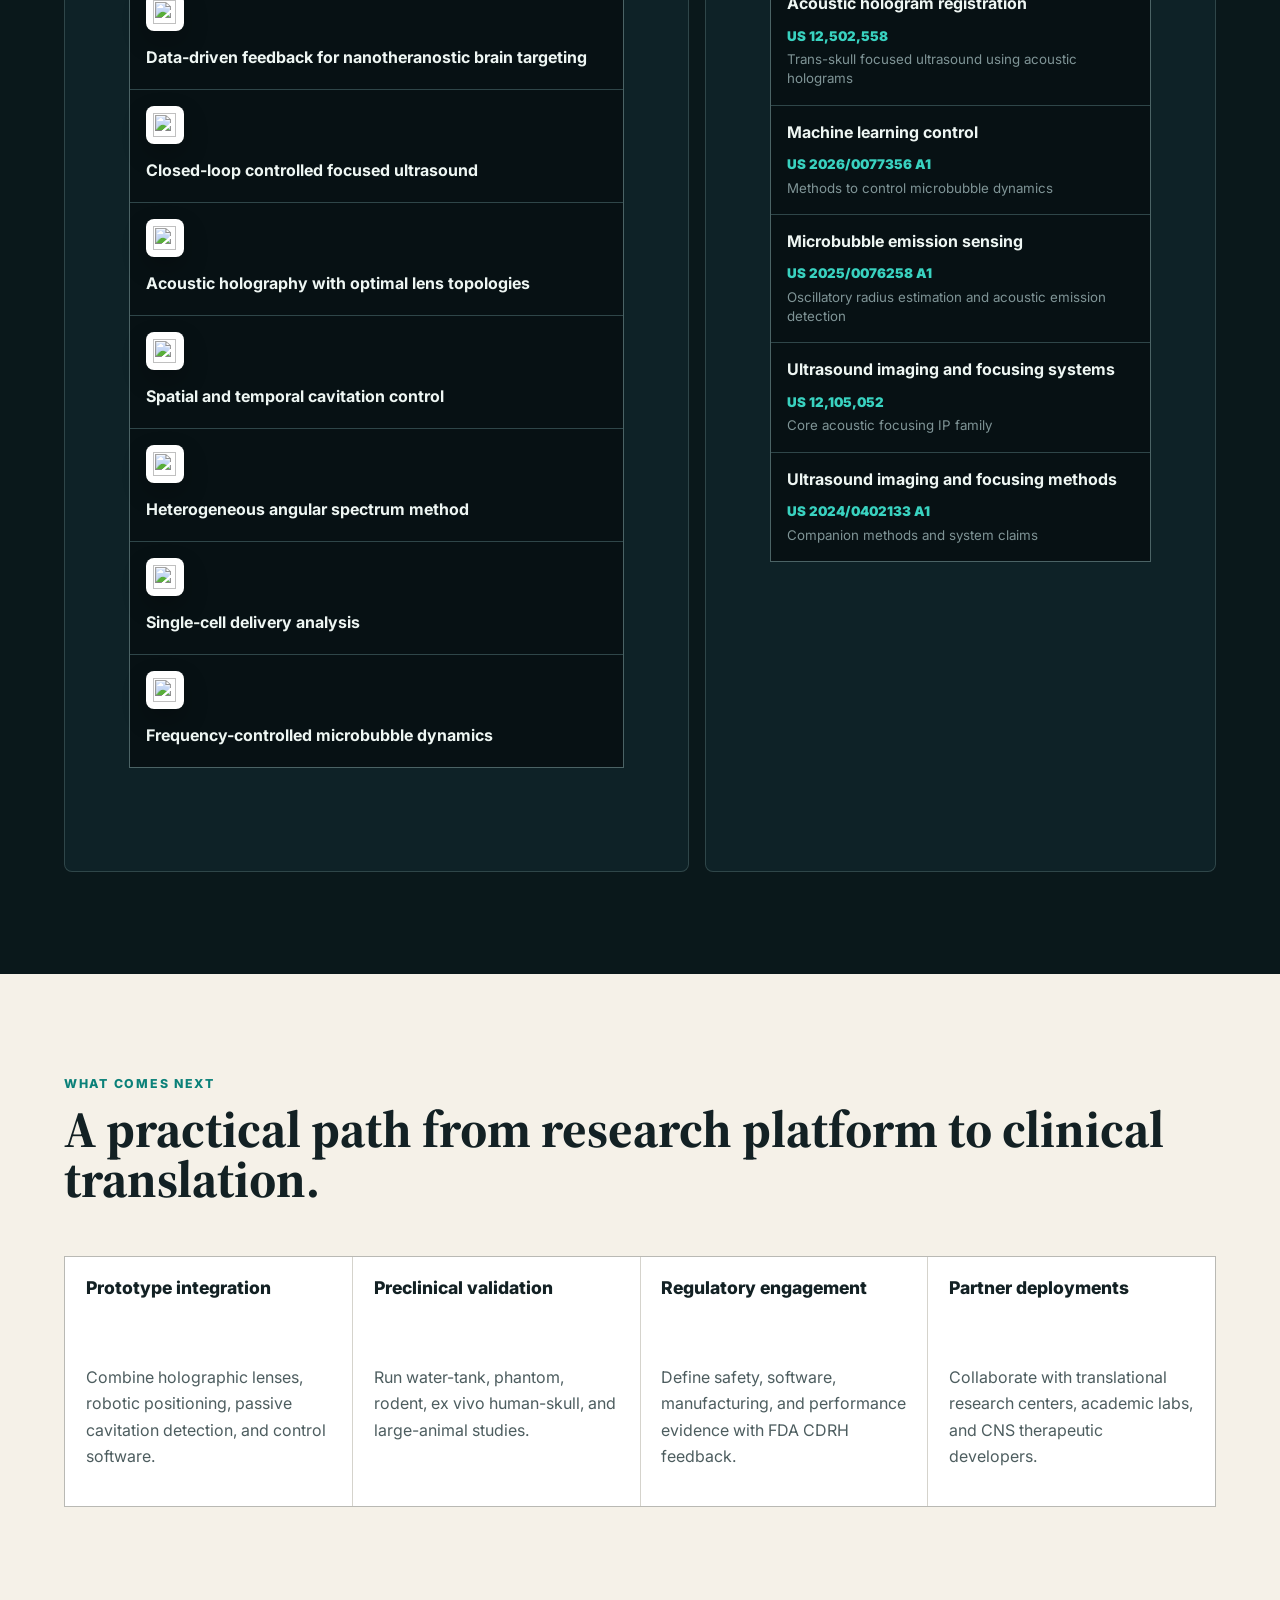
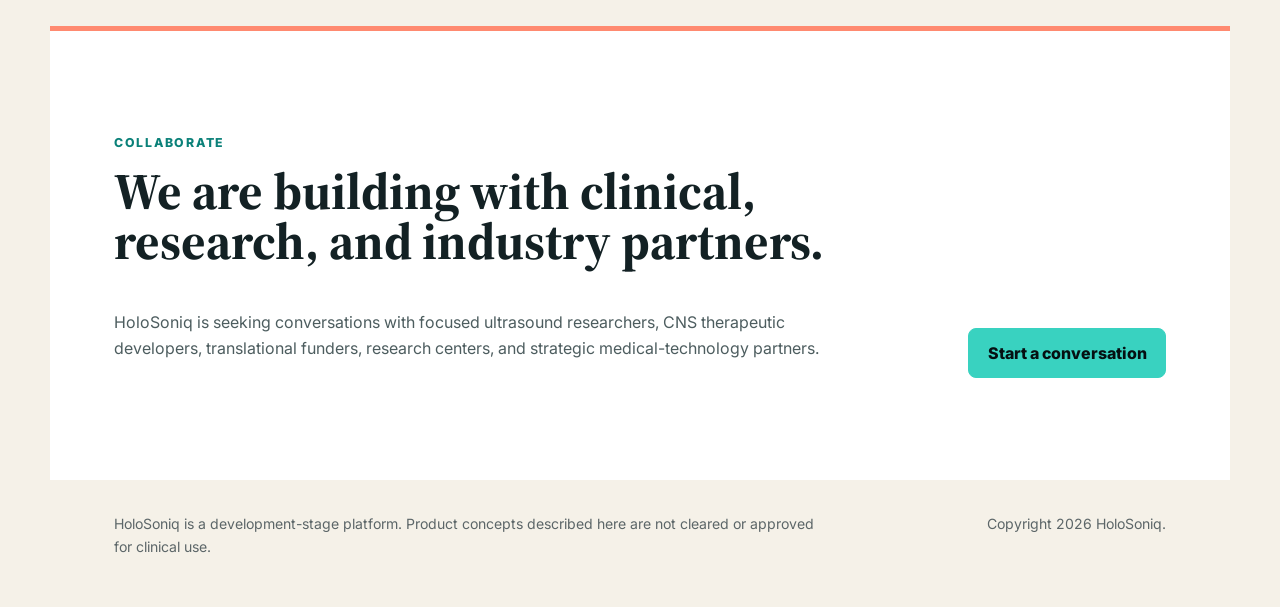
==== commit 2f8d4458: "Use supplied cyan and gold header logo" ====
--- a/index.html
+++ b/index.html
@@ -30,12 +30,12 @@
       href="https://fonts.googleapis.com/css2?family=Inter:wght@400;500;600;700;800&family=Source+Serif+4:opsz,wght@8..60,650&display=swap"
       rel="stylesheet"
     >
-    <link rel="stylesheet" href="styles.css">
+    <link rel="stylesheet" href="styles.css?v=orange-logo-2">
   </head>
   <body>
     <header class="site-header" data-header>
       <a class="brand" href="#top" aria-label="HoloSonIQ home">
-        <img class="brand-logo" src="assets/holosoniq-logo-orange.png" alt="HoloSonIQ" width="2172" height="724">
+        <img class="brand-logo" src="assets/holosoniq-logo-cyan-gold.png" alt="HoloSonIQ" width="2167" height="725">
       </a>
       <nav aria-label="Primary navigation">
         <a href="#platform">Platform</a>
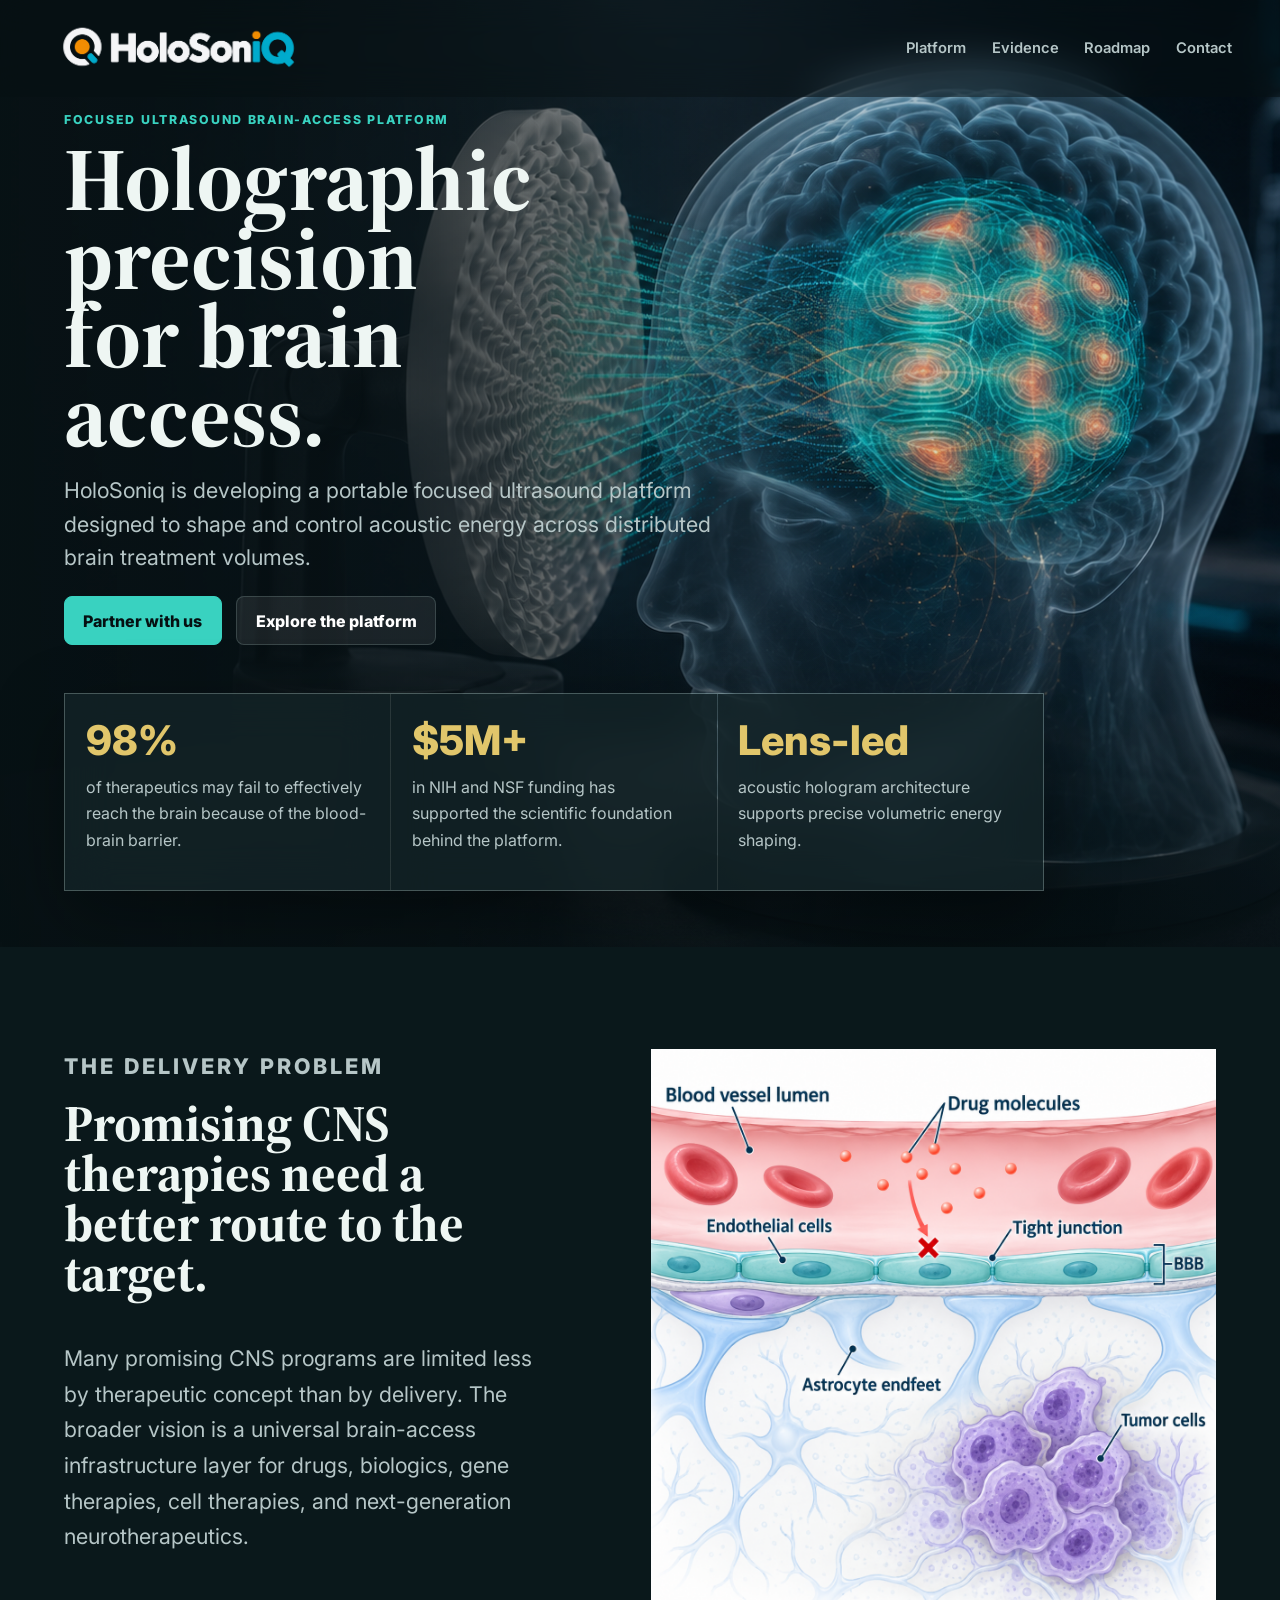
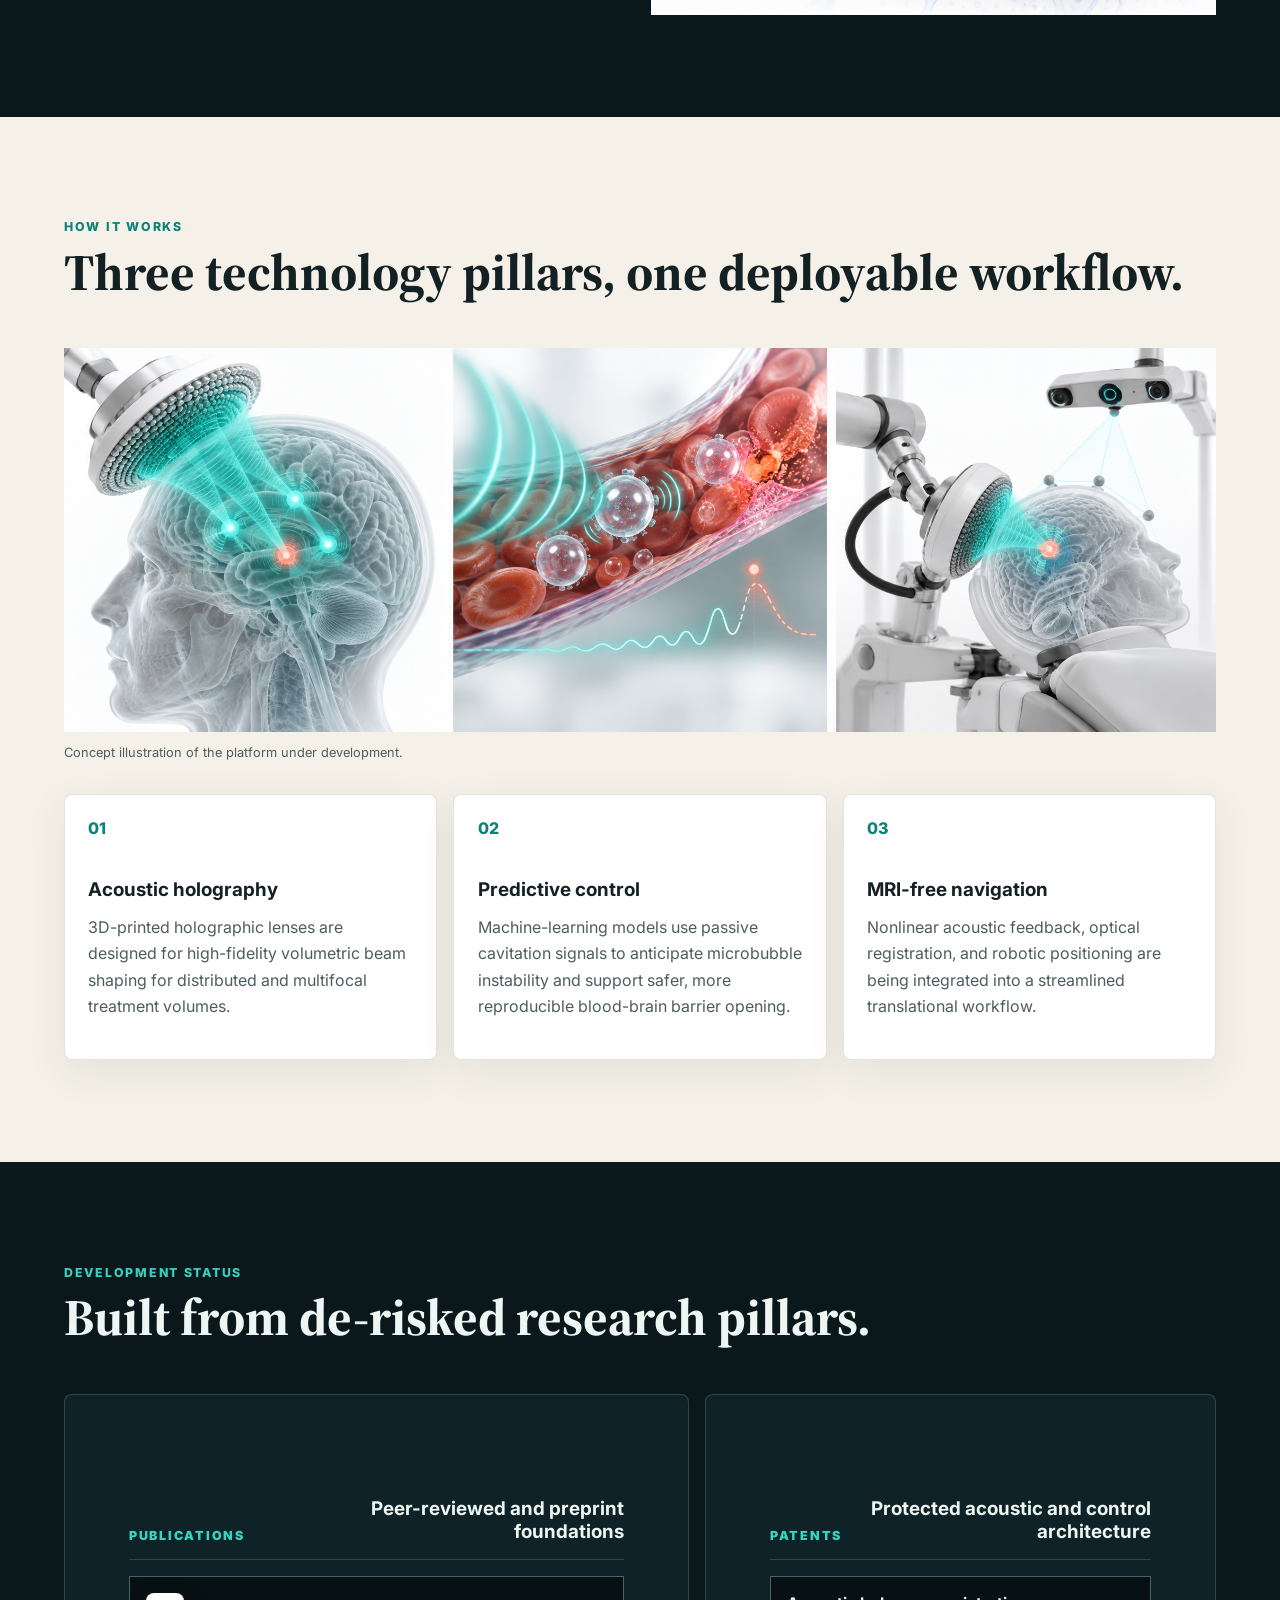
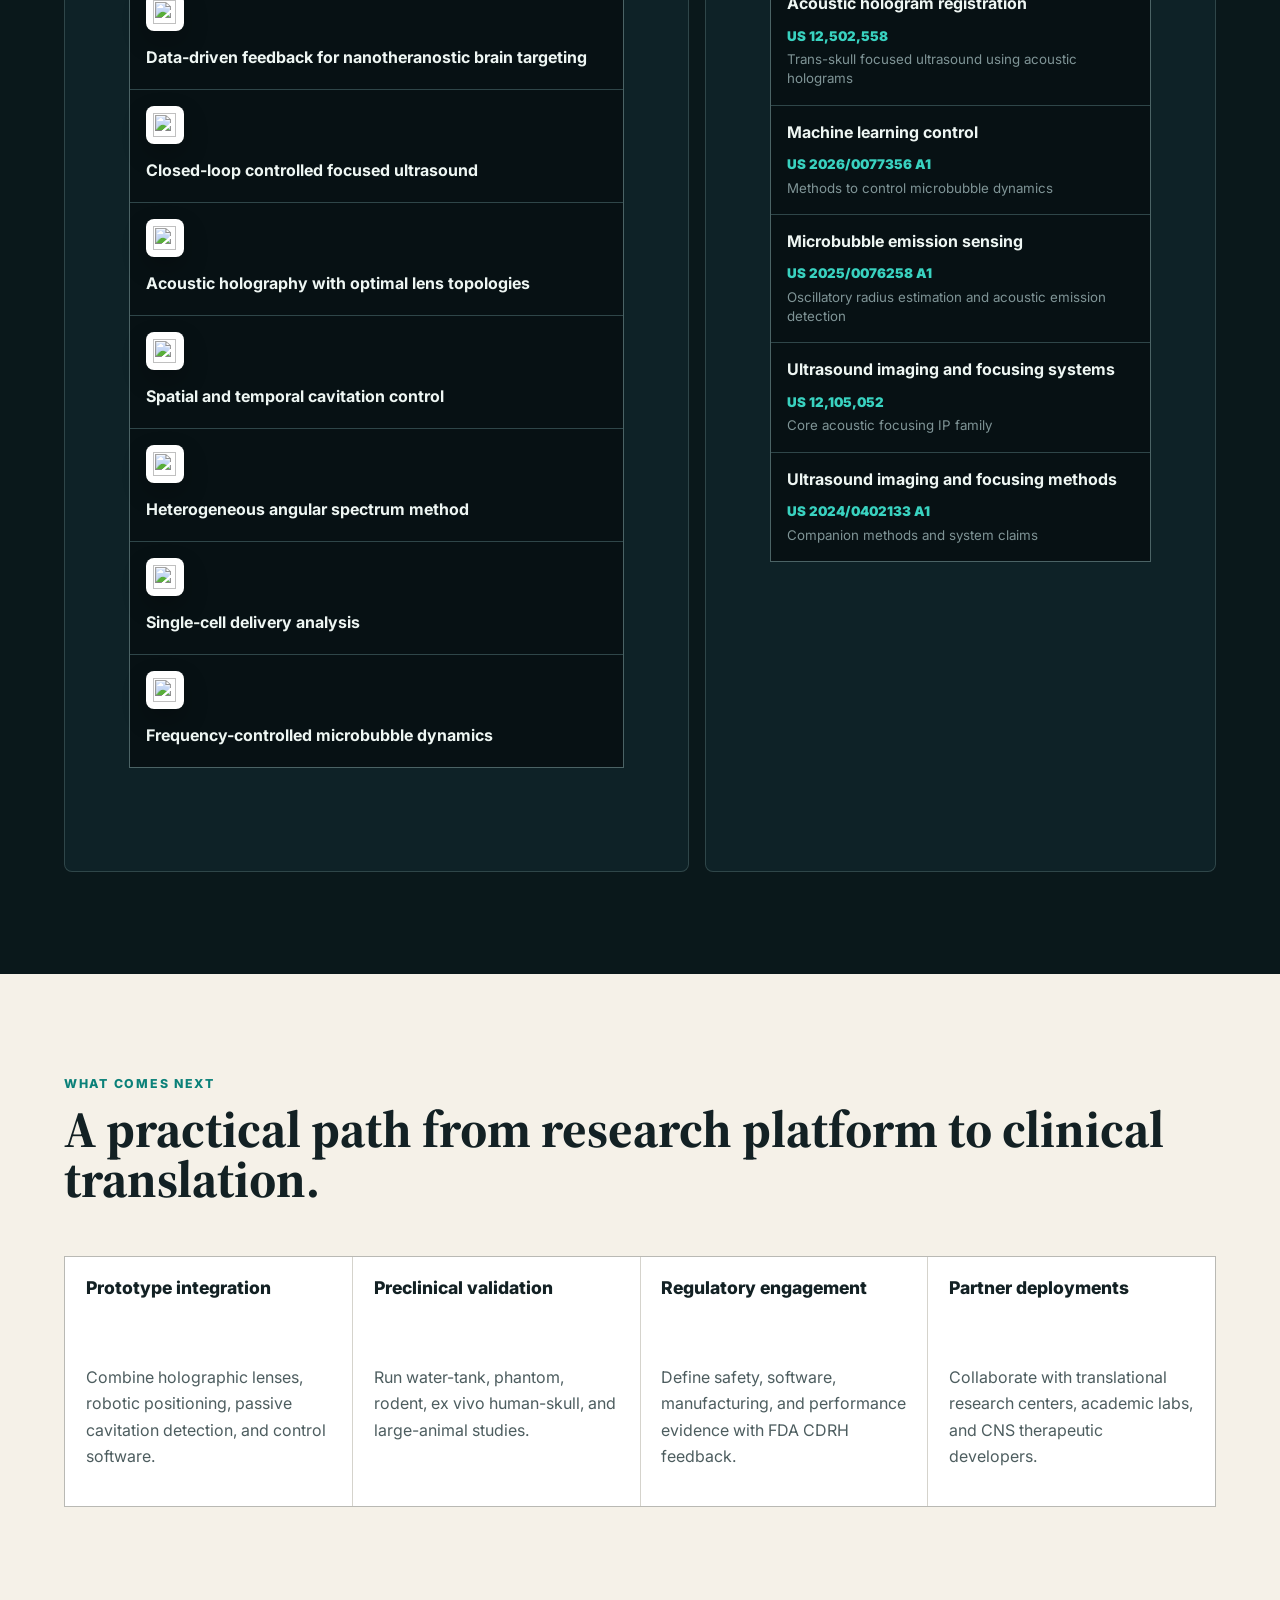
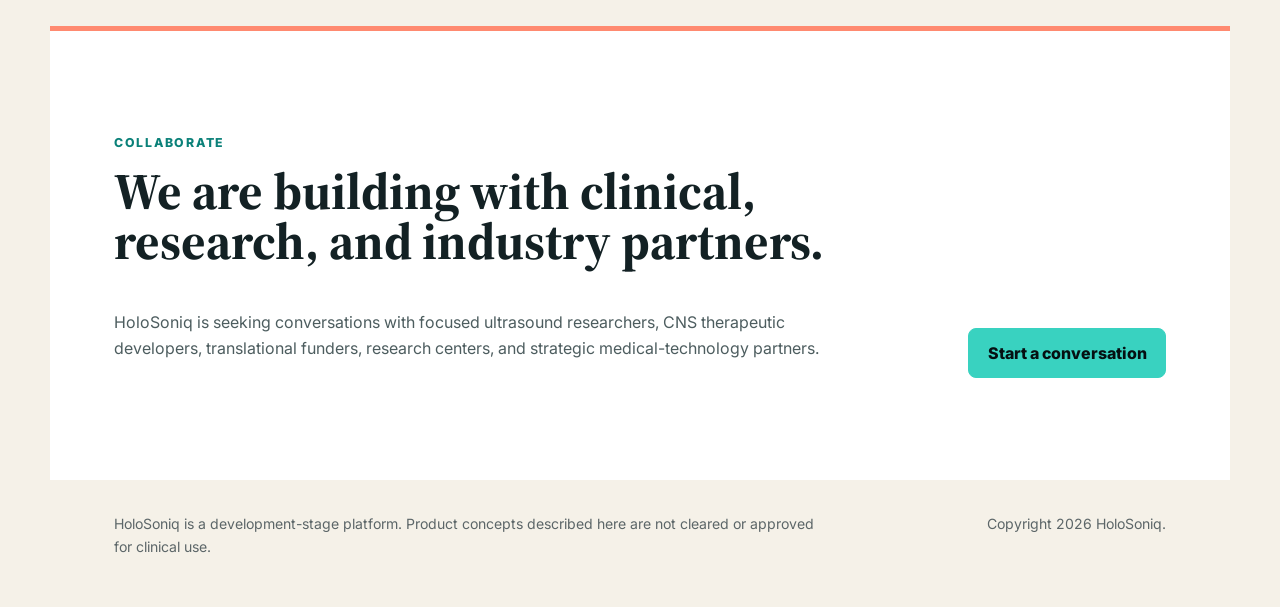
==== commit 411b7d0d: "Use approved balanced light logo in header" ====
--- a/index.html
+++ b/index.html
@@ -35,7 +35,7 @@
   <body>
     <header class="site-header" data-header>
       <a class="brand" href="#top" aria-label="HoloSonIQ home">
-        <img class="brand-logo" src="assets/holosoniq-logo-cyan-gold.png" alt="HoloSonIQ" width="2167" height="725">
+        <img class="brand-logo" src="assets/holosoniq-logo-balanced-final.png" alt="HoloSoniQ" width="2172" height="724">
       </a>
       <nav aria-label="Primary navigation">
         <a href="#platform">Platform</a>
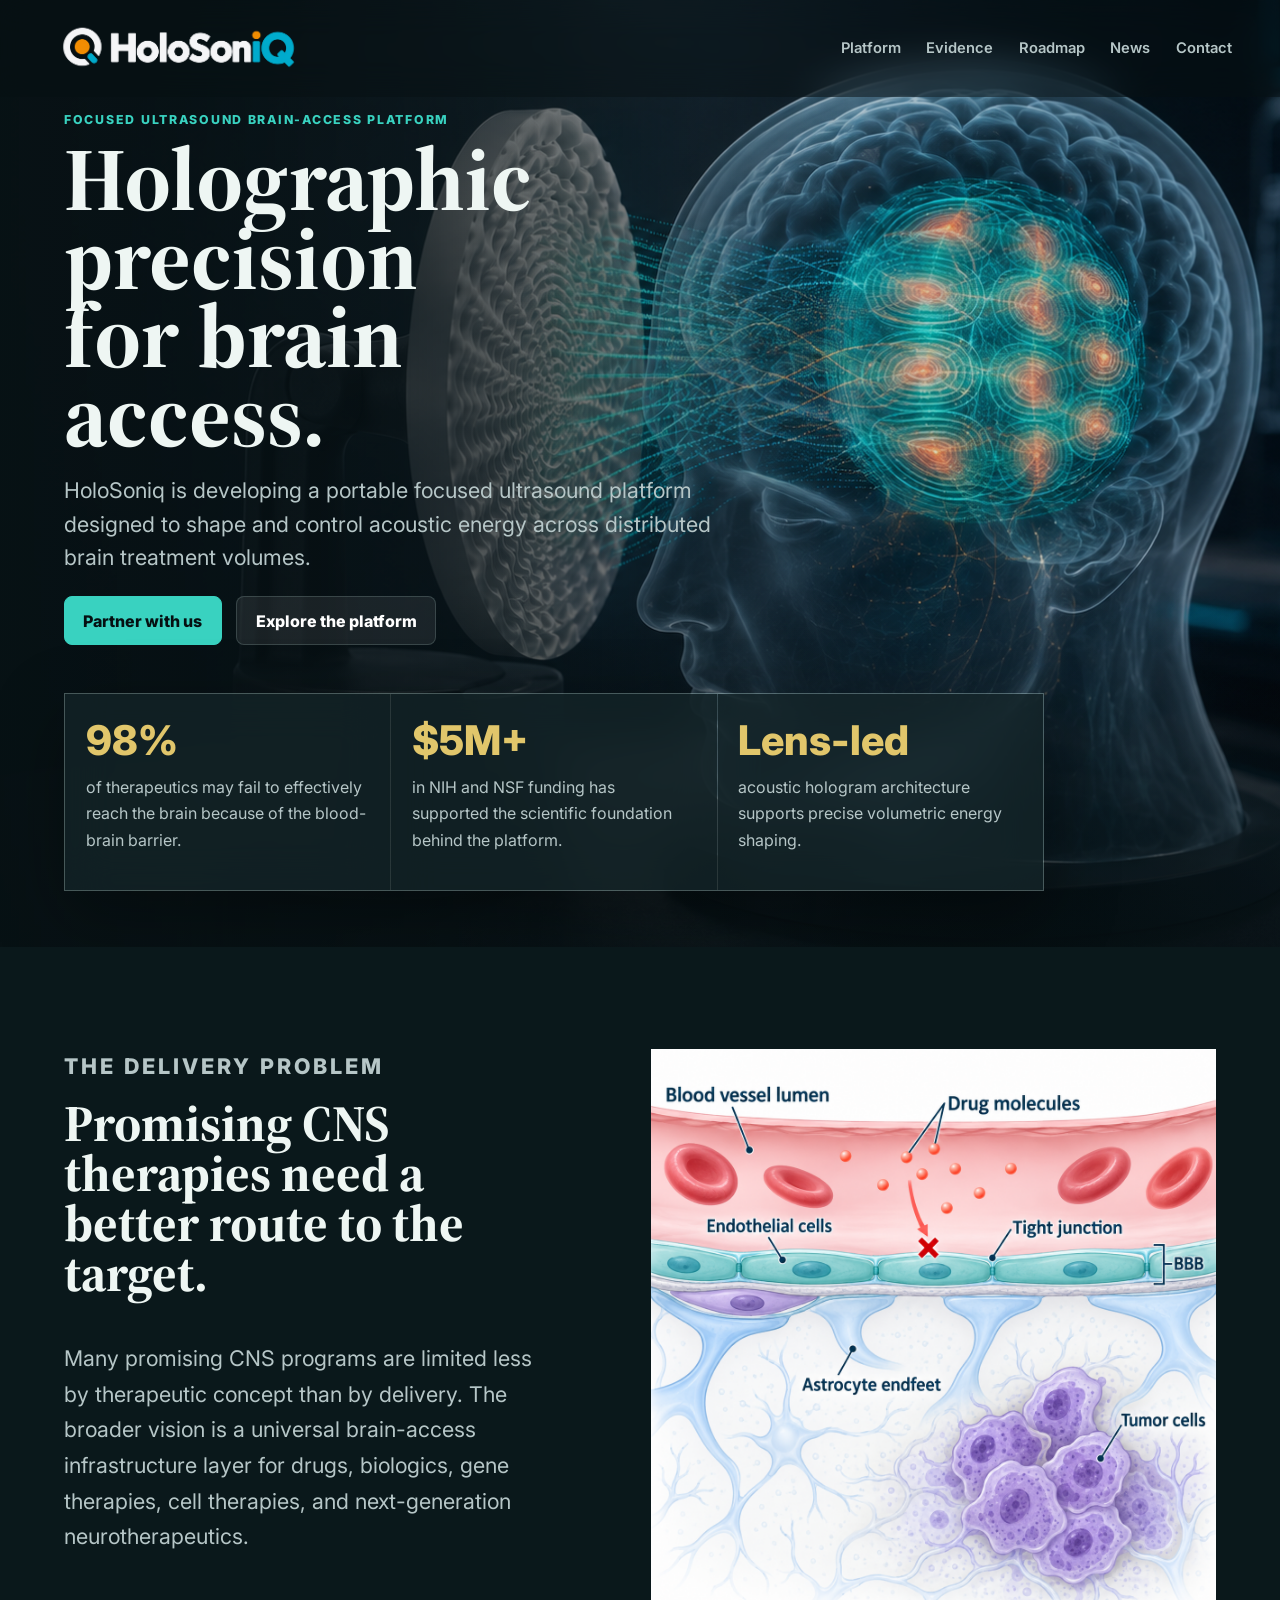
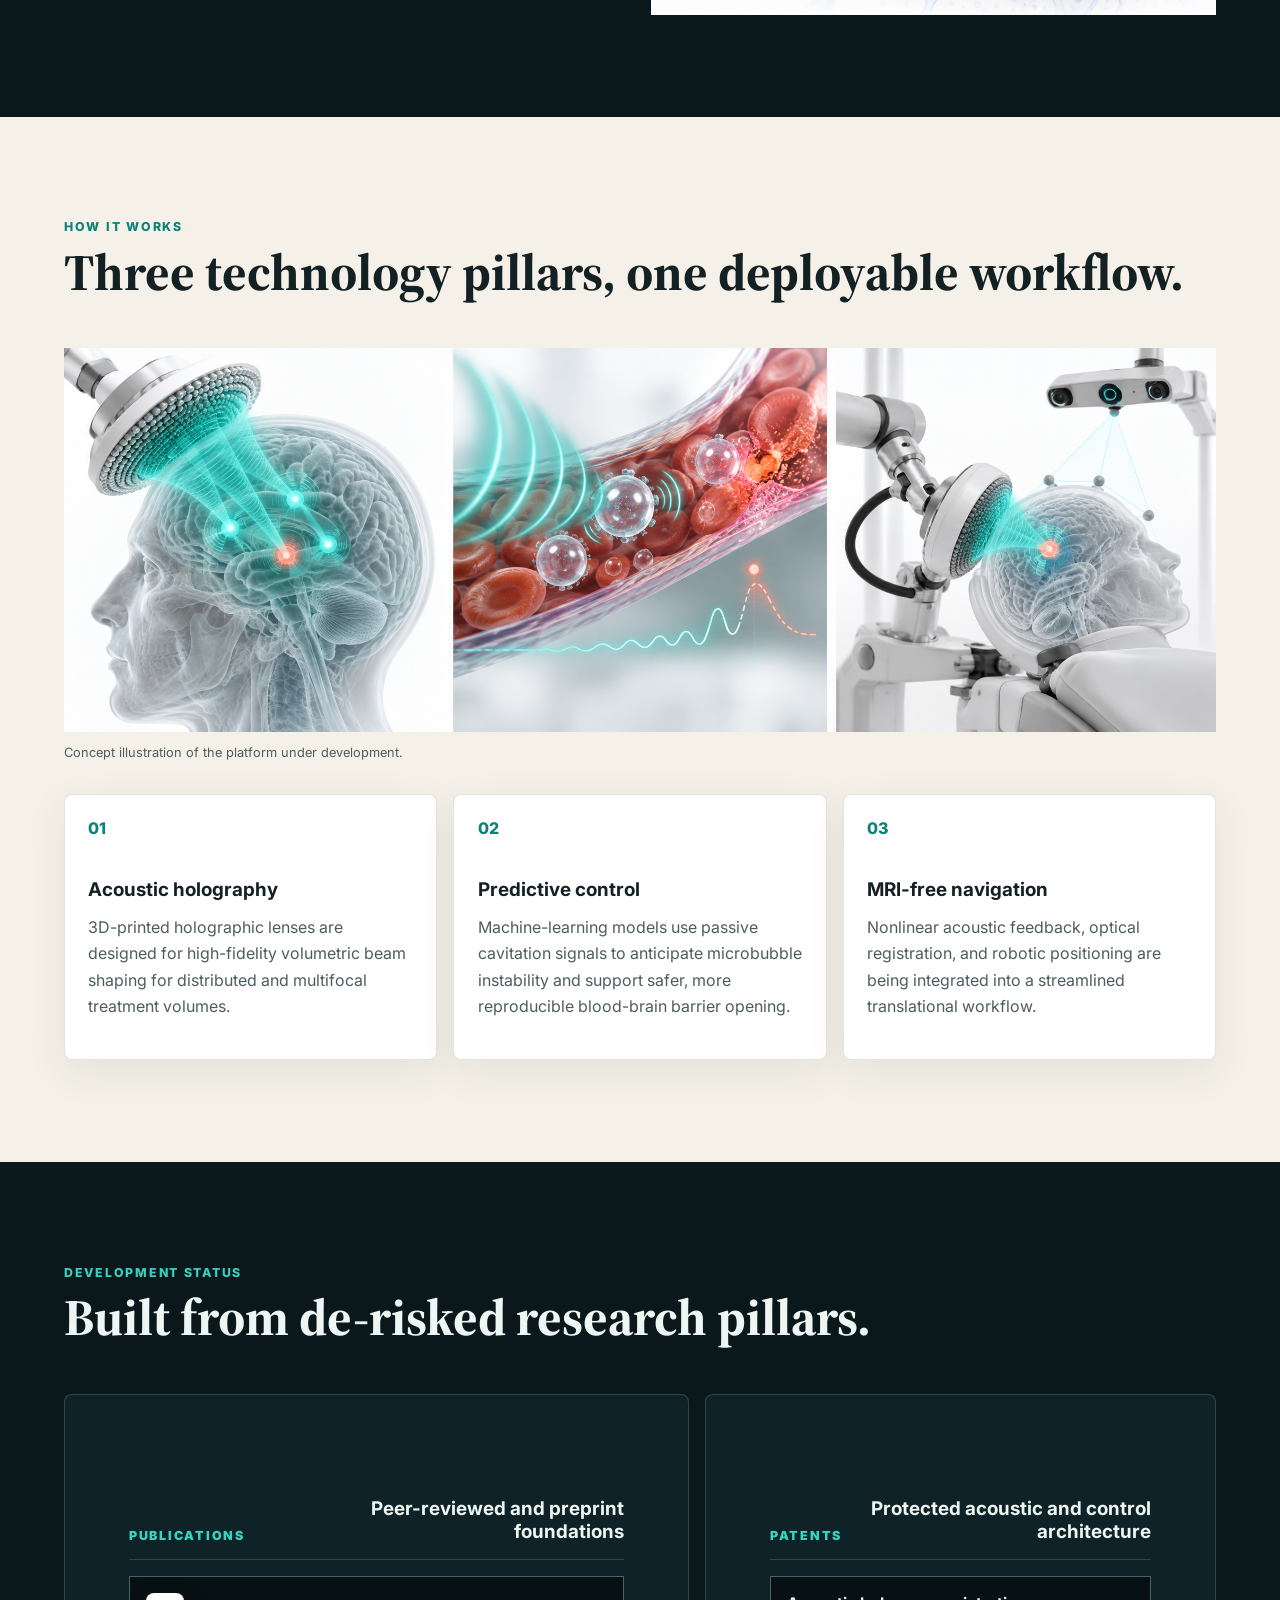
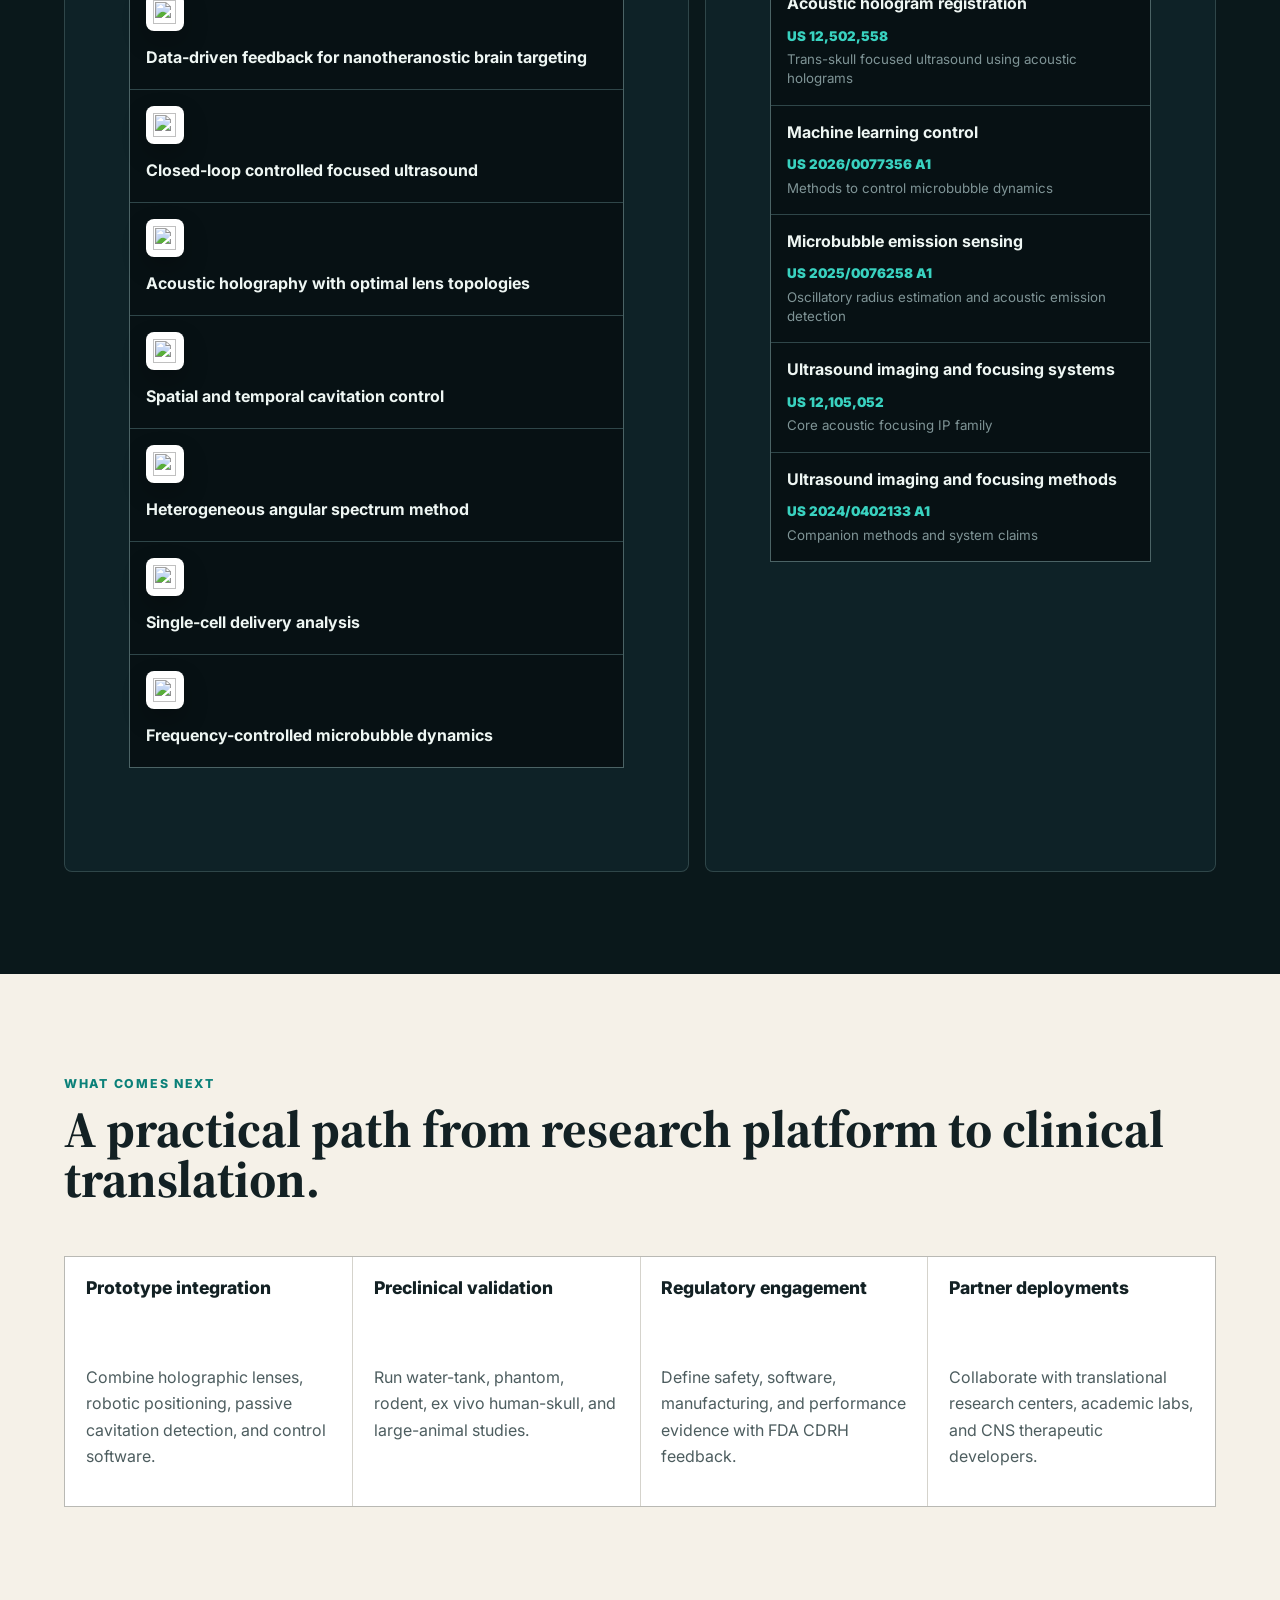
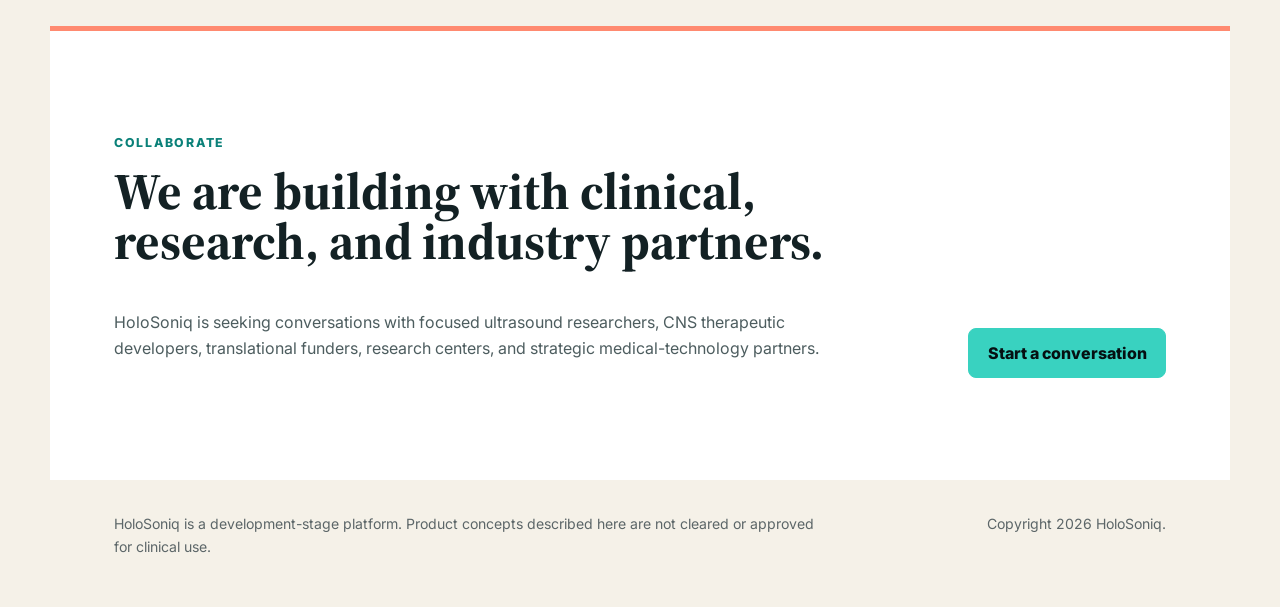
==== commit 9ae0f38e: "Add company news page and program milestones" ====
--- a/index.html
+++ b/index.html
@@ -30,7 +30,7 @@
       href="https://fonts.googleapis.com/css2?family=Inter:wght@400;500;600;700;800&family=Source+Serif+4:opsz,wght@8..60,650&display=swap"
       rel="stylesheet"
     >
-    <link rel="stylesheet" href="styles.css?v=orange-logo-2">
+    <link rel="stylesheet" href="styles.css?v=news-1">
   </head>
   <body>
     <header class="site-header" data-header>
@@ -41,6 +41,7 @@
         <a href="#platform">Platform</a>
         <a href="#evidence">Evidence</a>
         <a href="#roadmap">Roadmap</a>
+        <a href="news.html">News</a>
         <a href="#contact">Contact</a>
       </nav>
     </header>
--- a/styles.css
+++ b/styles.css
@@ -88,6 +88,79 @@
   color: var(--white);
 }
 
+nav a[aria-current="page"] {
+  color: var(--coral);
+}
+
+.news-page {
+  background: var(--bg);
+}
+
+.news-main {
+  width: min(100% - 2.2rem, var(--max));
+  margin-inline: auto;
+  padding: 10rem 0 4rem;
+}
+
+.news-heading h1 {
+  font-size: 3.5rem;
+  line-height: 1.1;
+  margin-bottom: 3rem;
+}
+
+.news-item {
+  display: grid;
+  grid-template-columns: 190px minmax(0, 1fr);
+  gap: 2.5rem;
+  padding-block: 2.5rem;
+  border-top: 1px solid var(--line);
+}
+
+.news-logo {
+  display: flex;
+  align-items: center;
+  justify-content: center;
+  height: 120px;
+  padding: 1rem;
+  background: #ffffff;
+}
+
+.news-logo img {
+  max-width: 100%;
+  max-height: 100%;
+  width: auto;
+  height: auto;
+  object-fit: contain;
+}
+
+.news-date {
+  color: var(--coral);
+  font-size: 0.85rem;
+  margin-bottom: 0.7rem;
+}
+
+.news-item h2 {
+  font-family: inherit;
+  font-size: 1.7rem;
+  line-height: 1.25;
+  margin-bottom: 1rem;
+}
+
+.news-item p:not(.news-date) {
+  color: var(--muted);
+  line-height: 1.7;
+}
+
+.news-link {
+  color: var(--cyan);
+  text-decoration: underline;
+  text-underline-offset: 0.25em;
+}
+
+.news-page footer p {
+  color: var(--muted);
+}
+
 .hero {
   position: relative;
   min-height: 92svh;
@@ -553,15 +626,20 @@
   .site-header {
     position: absolute;
     align-items: flex-start;
+    flex-wrap: wrap;
   }
 
   nav {
-    display: none;
+    display: flex;
+    width: 100%;
+    flex-wrap: wrap;
+    gap: 0.75rem 1rem;
+    font-size: 0.85rem;
   }
 
   .hero {
     min-height: auto;
-    padding-top: 6rem;
+    padding-top: 11rem;
   }
 
   .hero-image {
@@ -624,6 +702,19 @@
 }
 
 @media (max-width: 480px) {
+  .news-item {
+    grid-template-columns: 1fr;
+    gap: 1.5rem;
+  }
+
+  .news-logo {
+    width: 190px;
+  }
+
+  .news-main {
+    padding-top: 12rem;
+  }
+
   .hero-actions .button {
     width: 100%;
   }
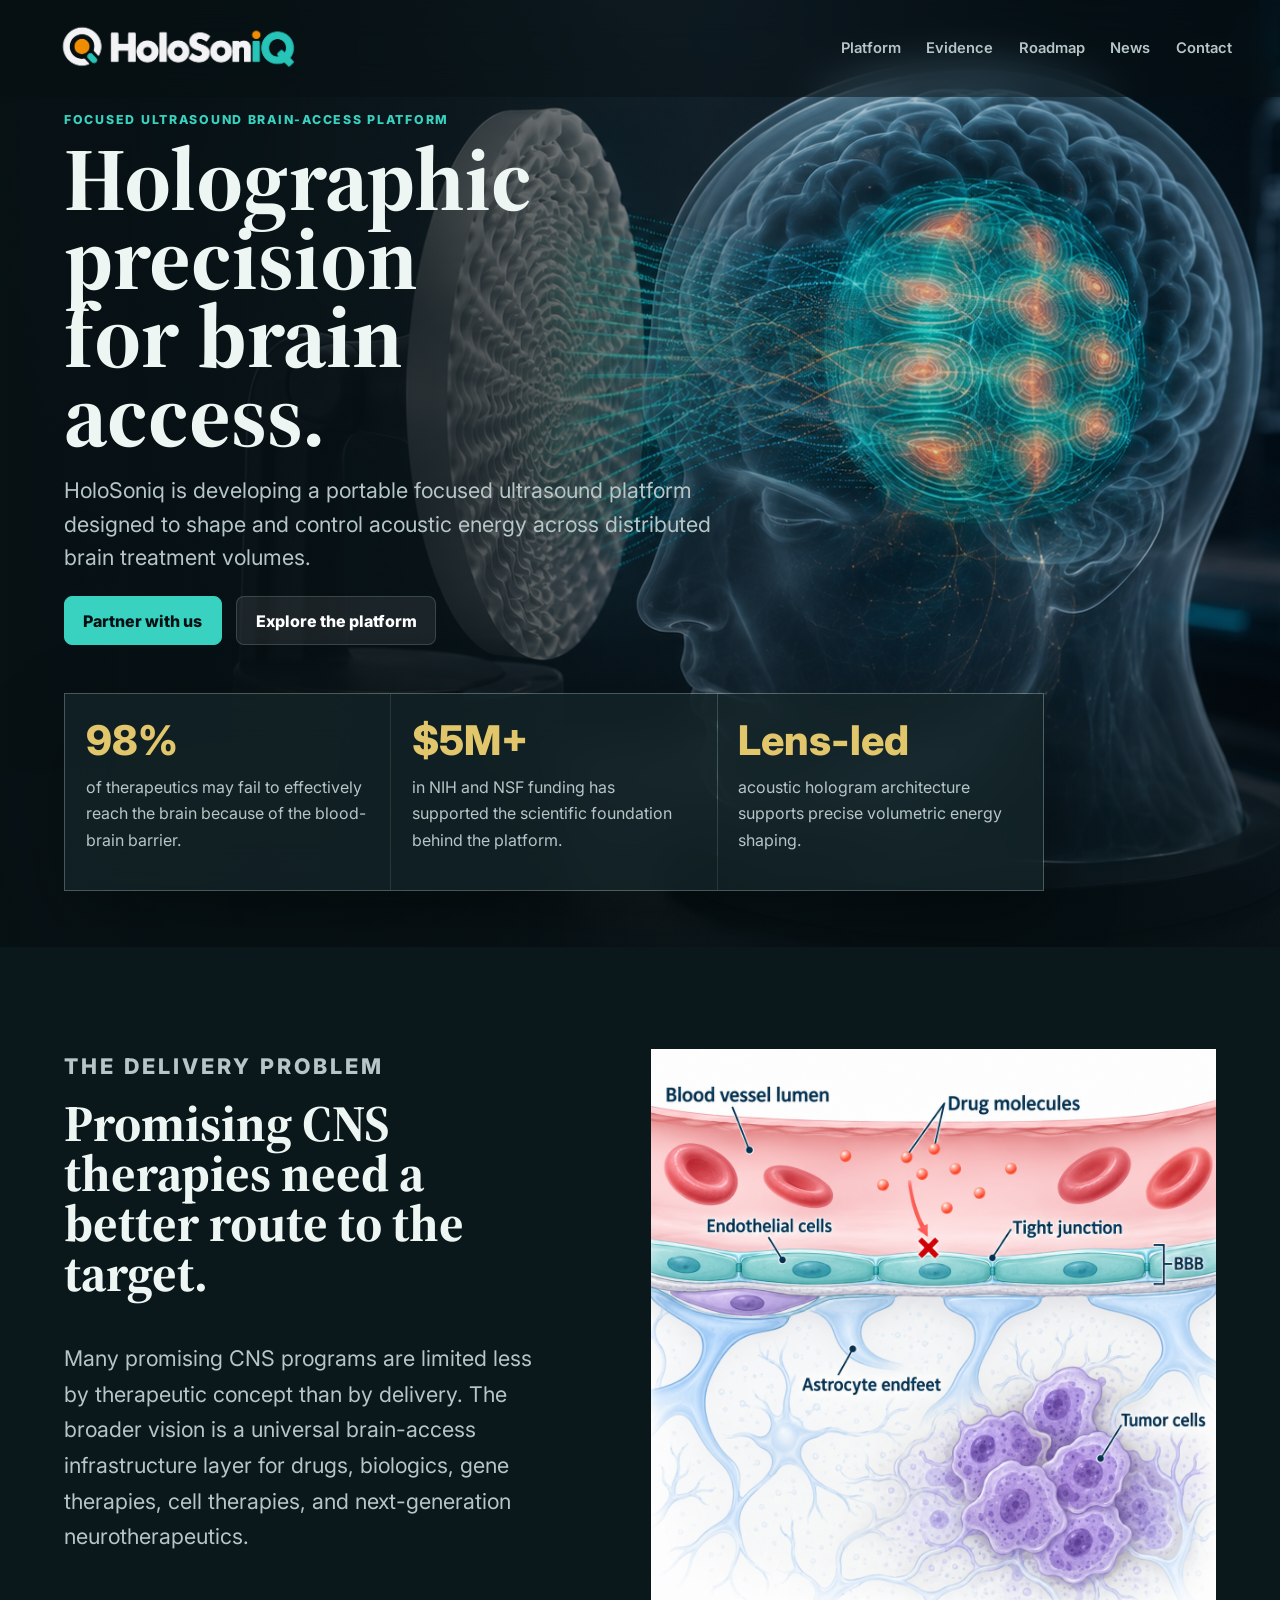
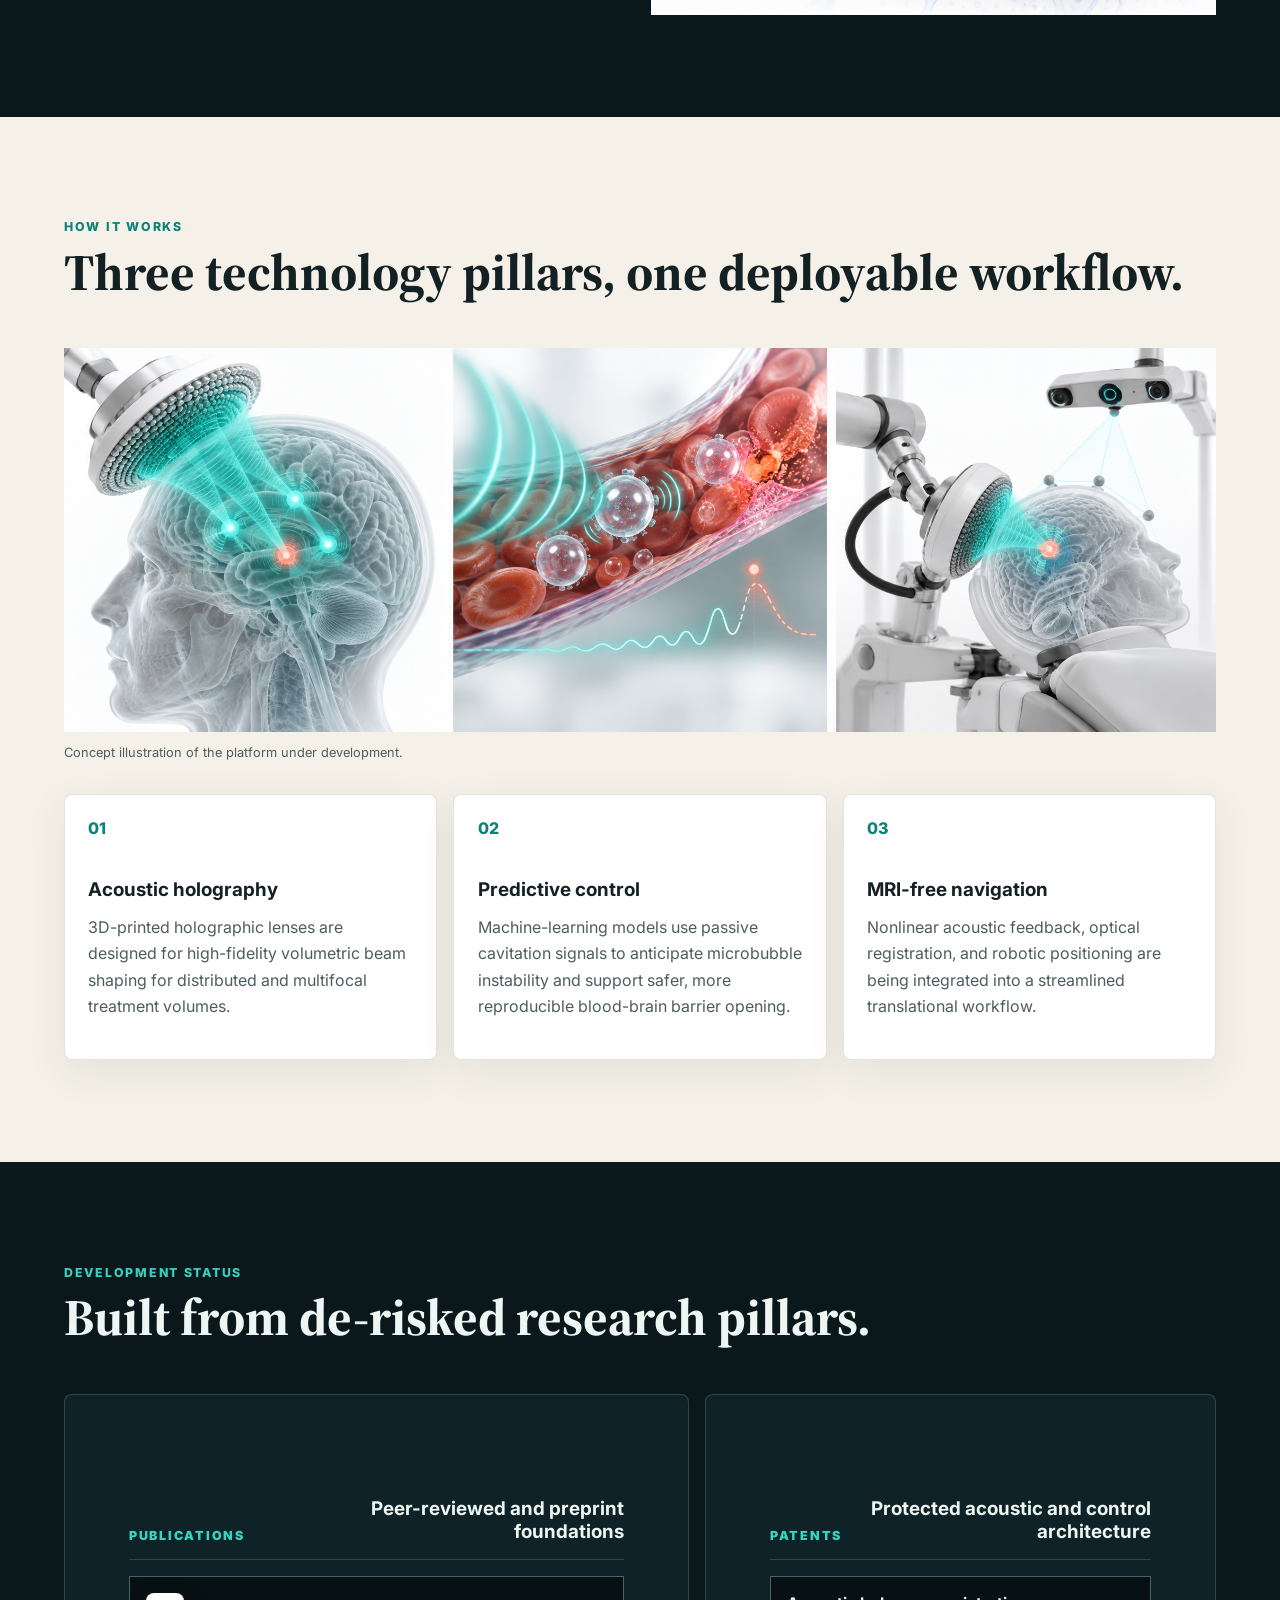
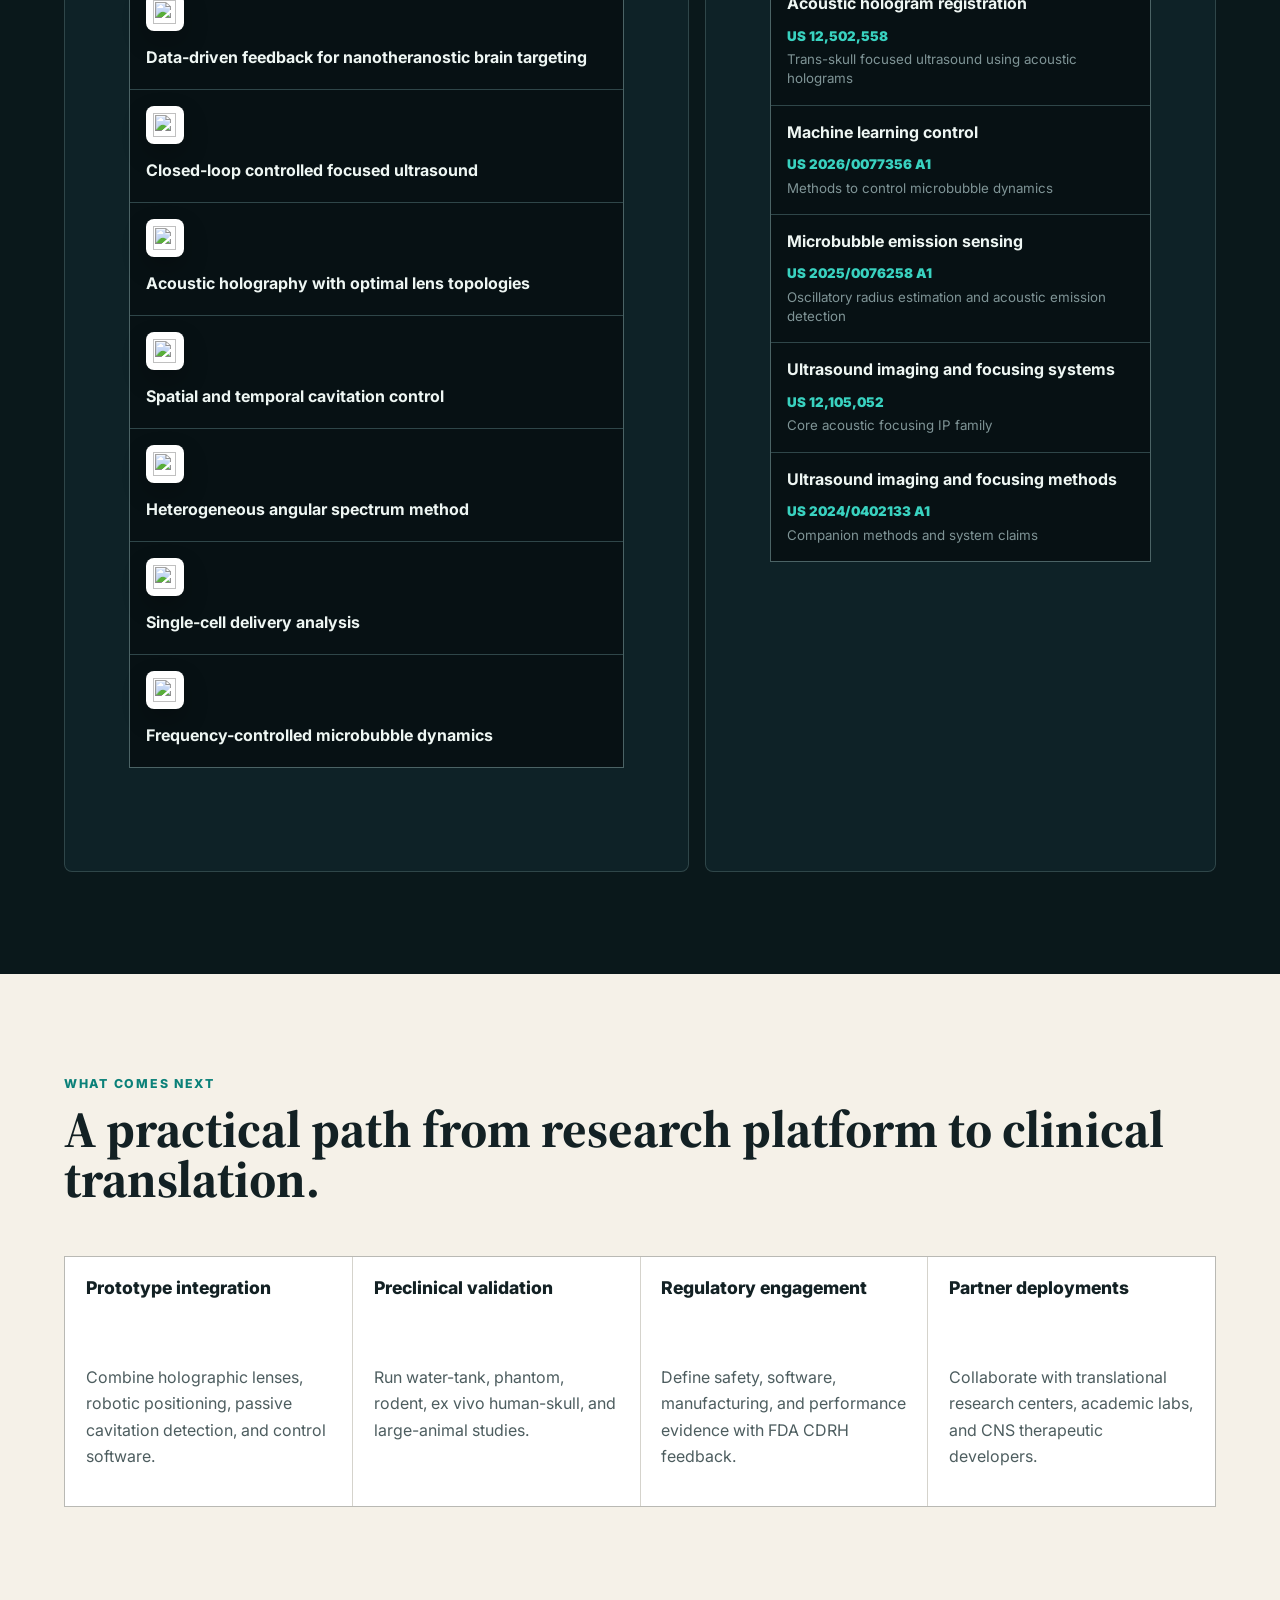
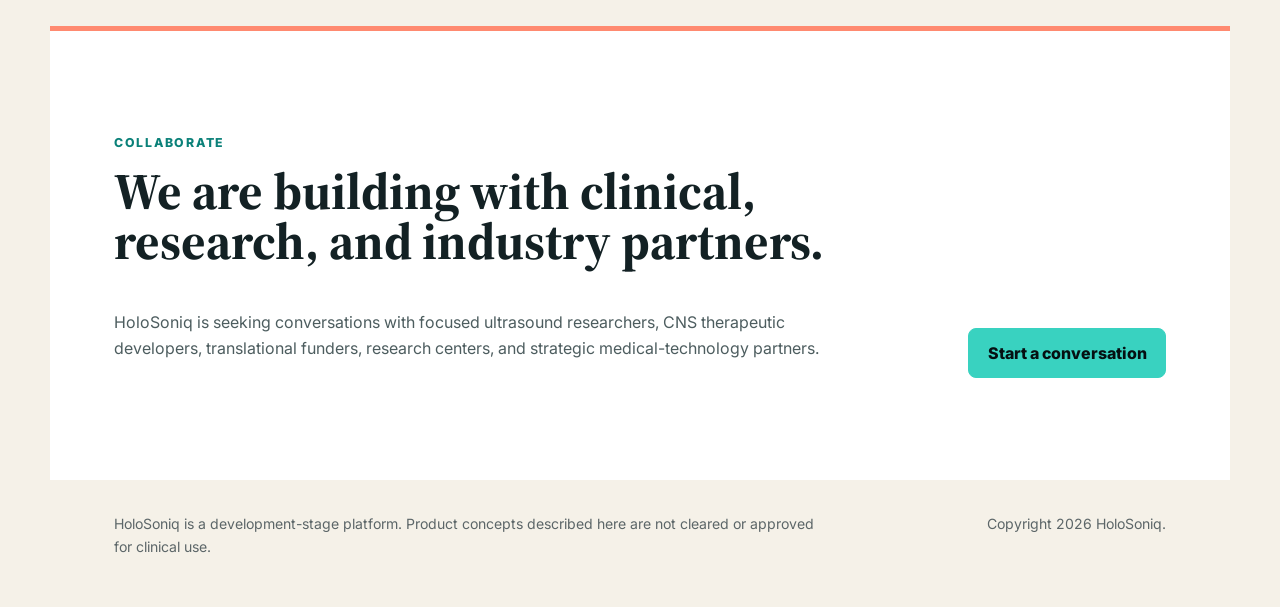
==== commit 56f08721: "Use approved turquoise logo in website headers" ====
--- a/index.html
+++ b/index.html
@@ -35,7 +35,7 @@
   <body>
     <header class="site-header" data-header>
       <a class="brand" href="#top" aria-label="HoloSonIQ home">
-        <img class="brand-logo" src="assets/holosoniq-logo-balanced-final.png" alt="HoloSoniQ" width="2172" height="724">
+        <img class="brand-logo" src="assets/holosoniq-logo-turquoise.png" alt="HoloSoniQ" width="2171" height="724">
       </a>
       <nav aria-label="Primary navigation">
         <a href="#platform">Platform</a>
--- a/styles.css
+++ b/styles.css
@@ -133,6 +133,18 @@
   object-fit: contain;
 }
 
+.news-logo img[alt="NSF I-Corps Hub Southeast Region"] {
+  width: 100%;
+  max-height: 5rem;
+}
+
+.quadrant-logo {
+  color: #132124;
+  font-size: 1.55rem;
+  font-weight: 800;
+  letter-spacing: 0;
+}
+
 .news-date {
   color: var(--coral);
   font-size: 0.85rem;
